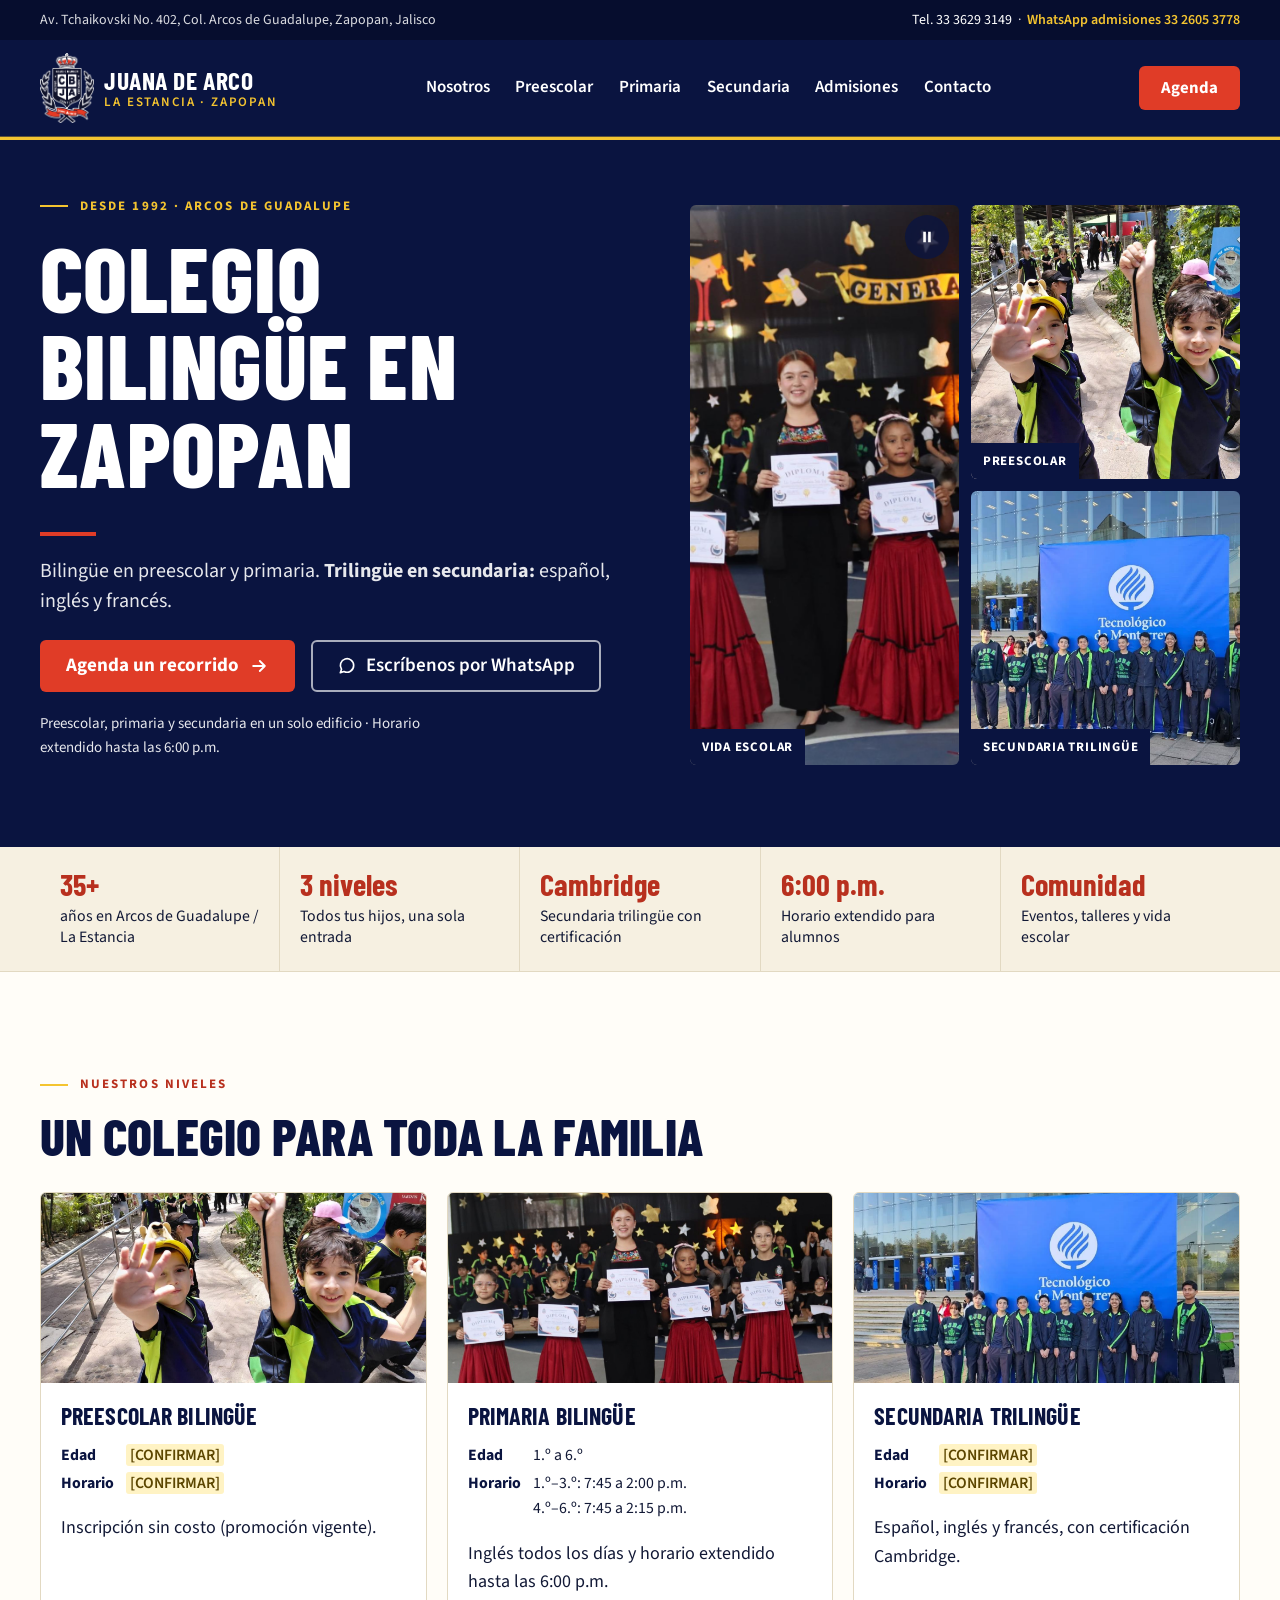
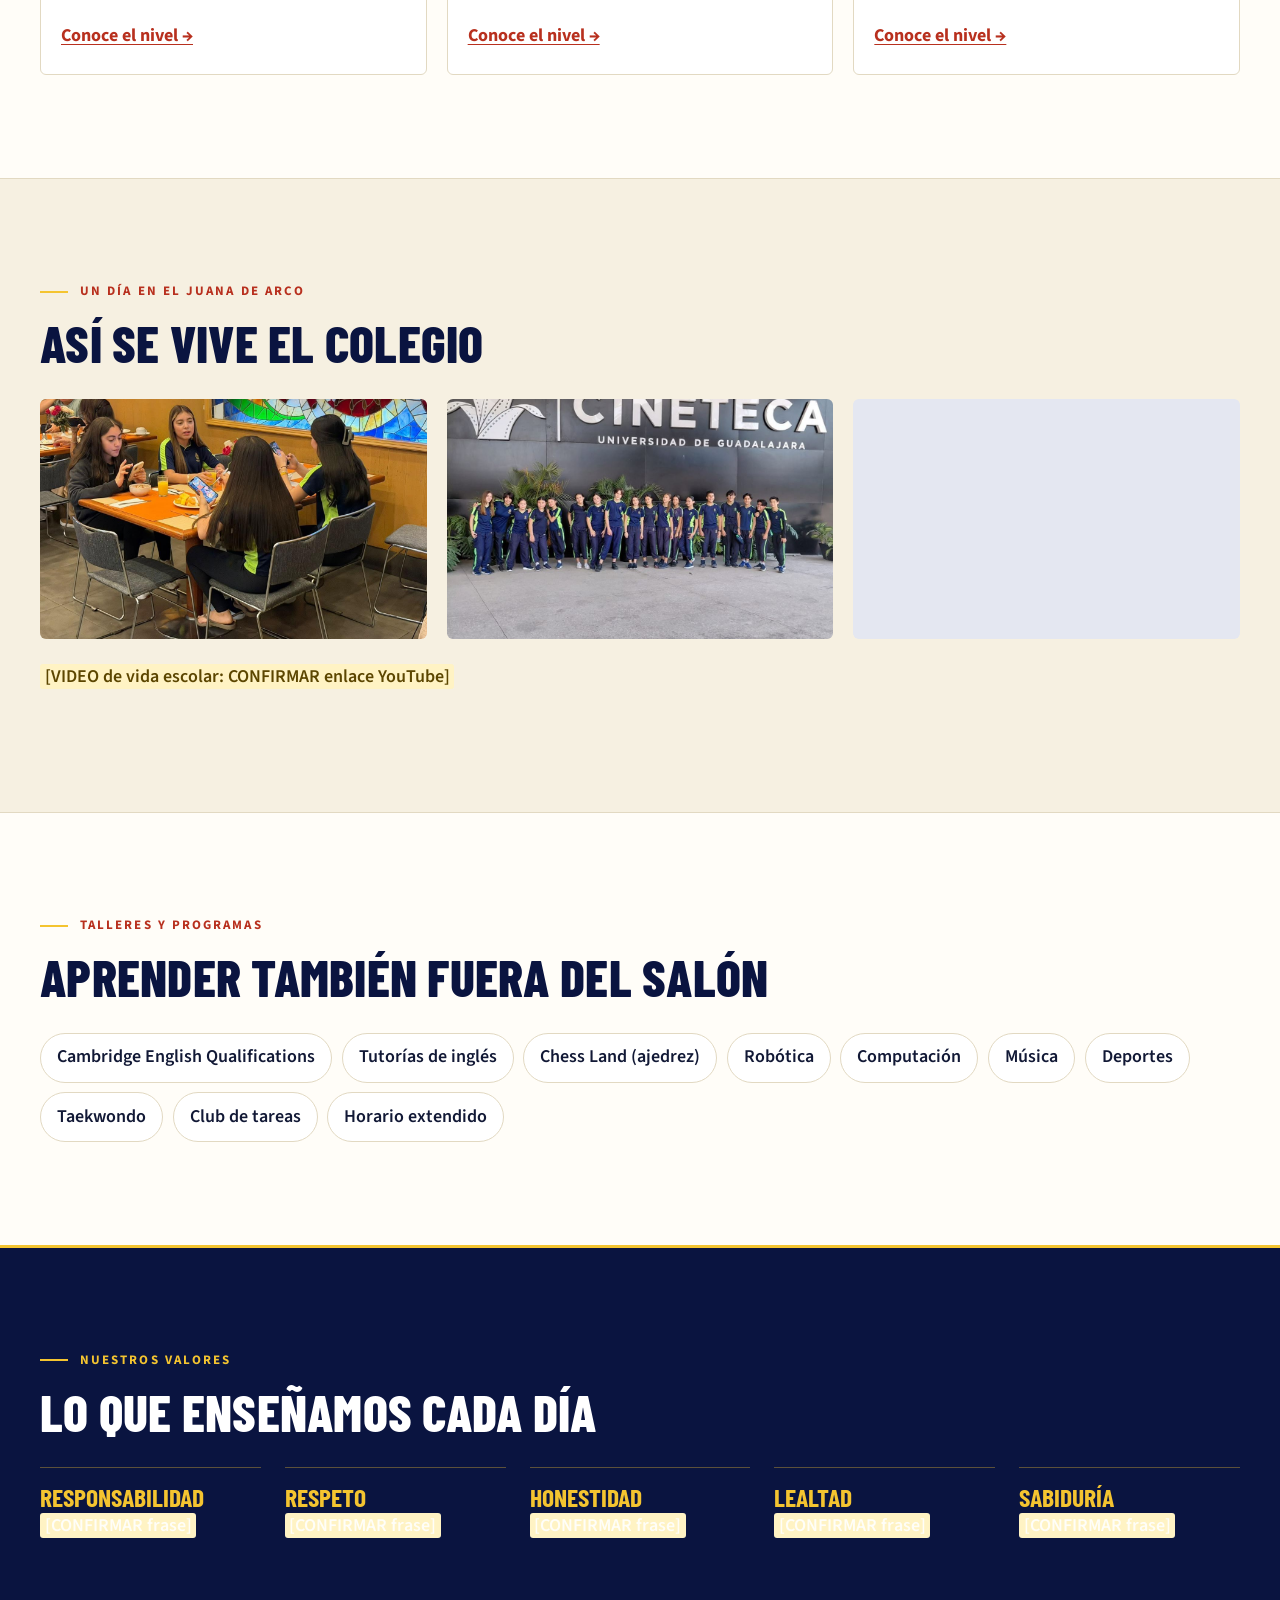
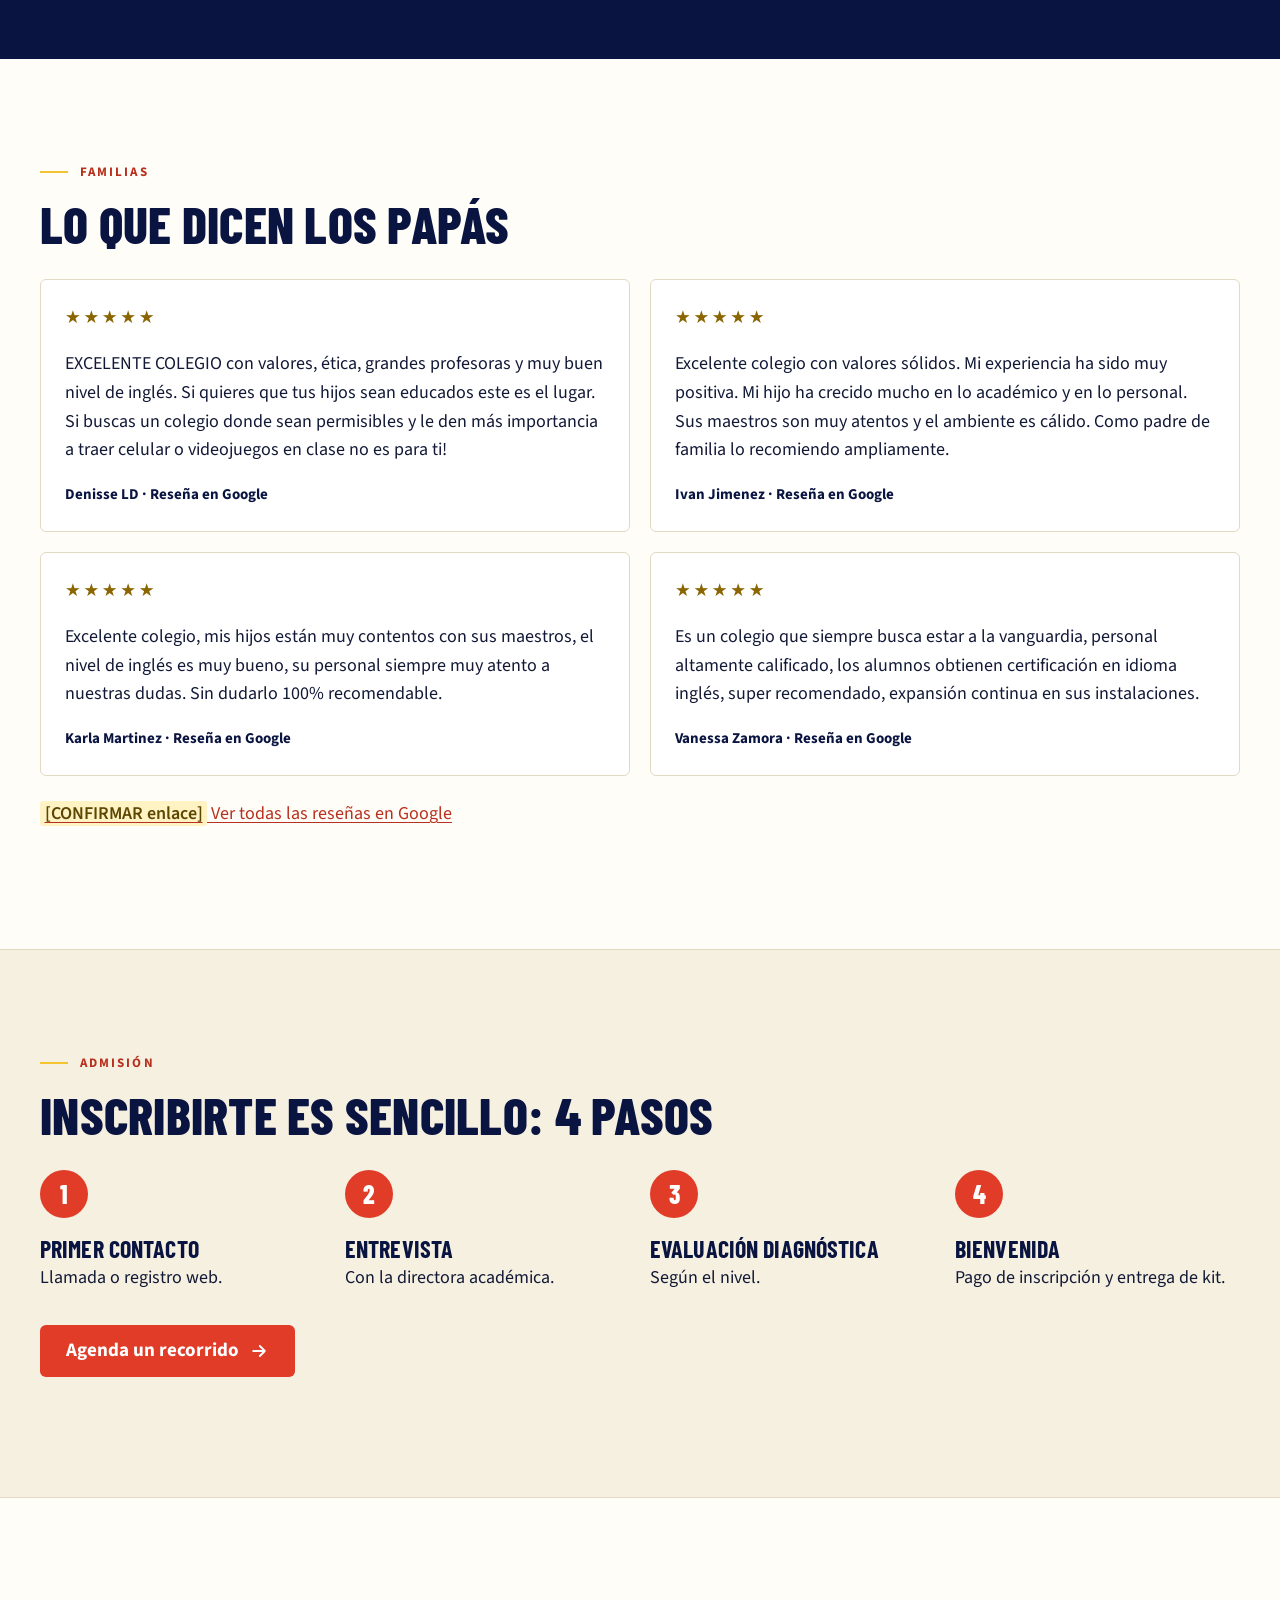
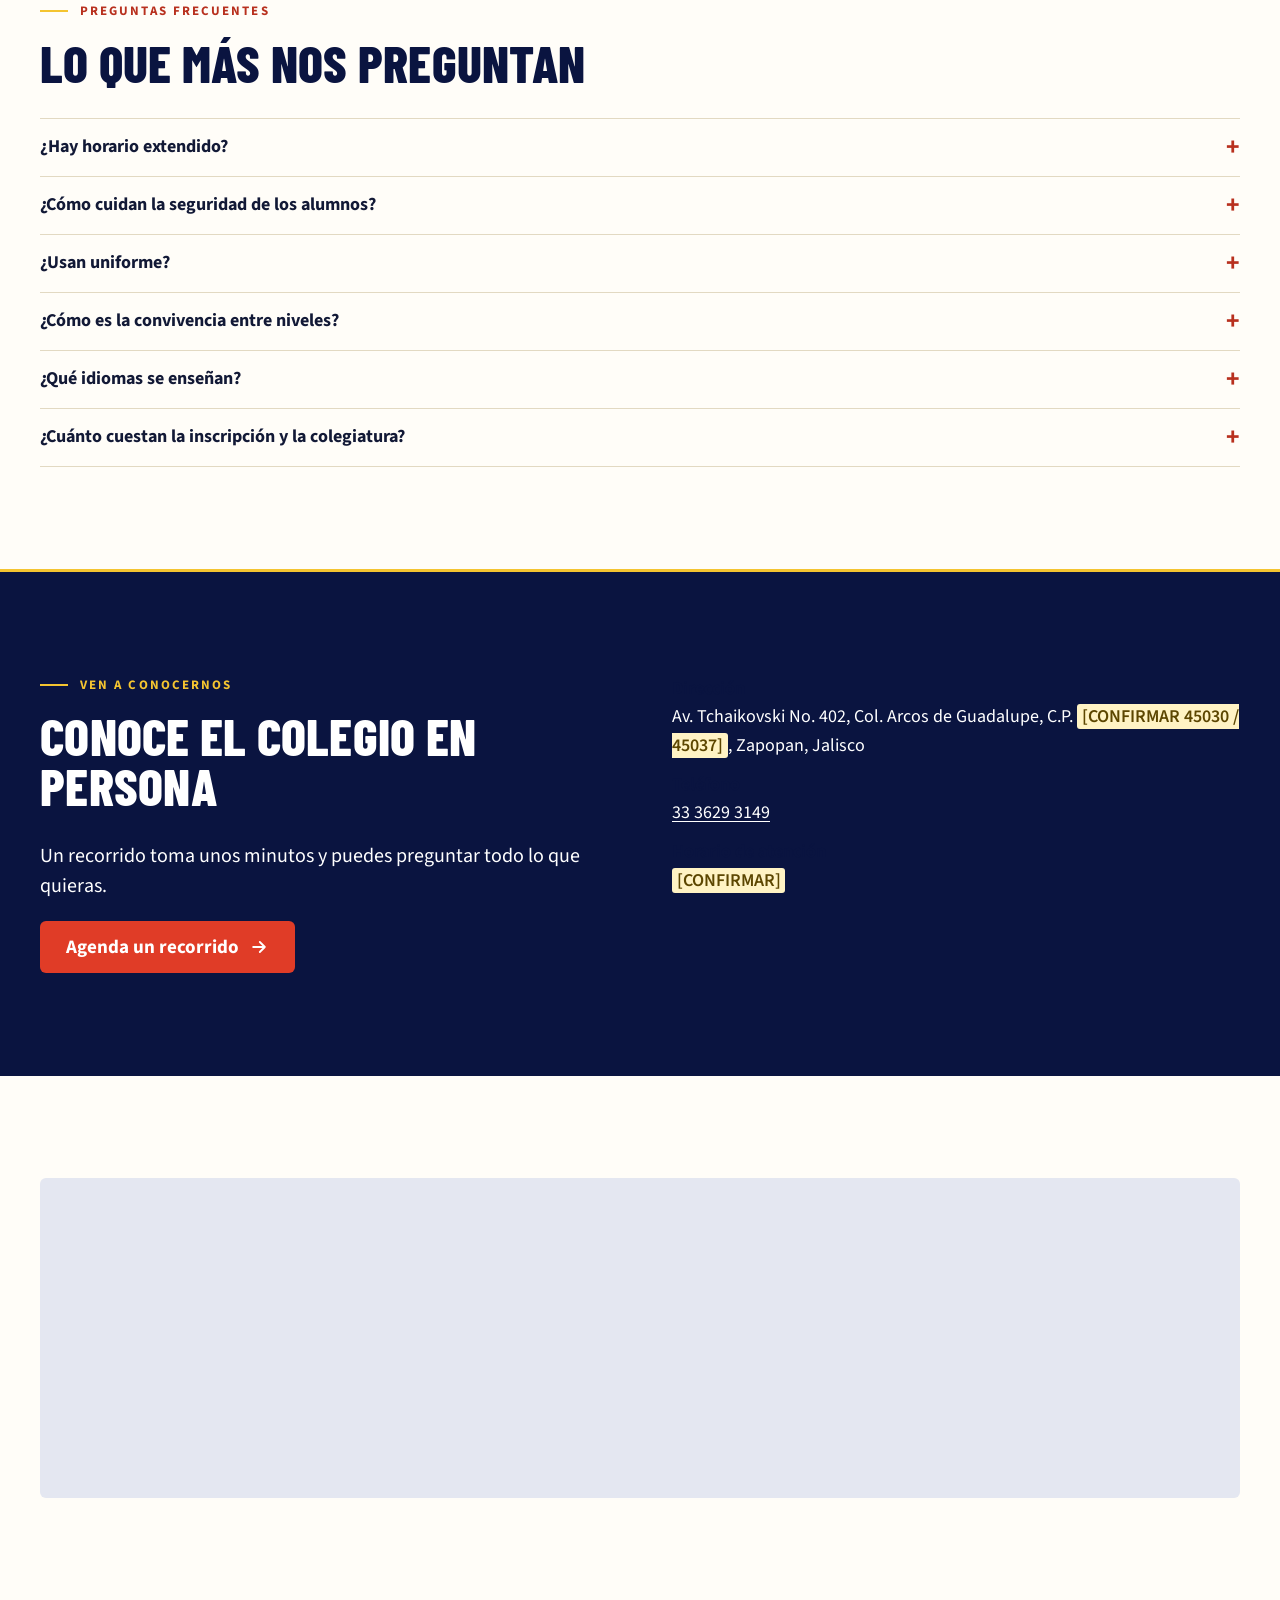
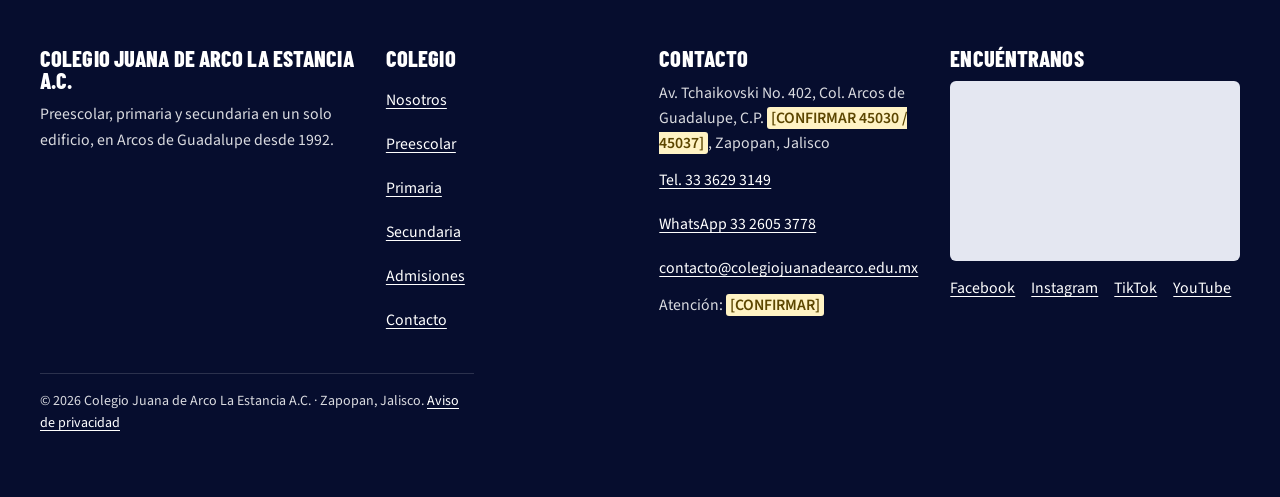
==== index.html @ b74d7f1c "Sitio web inicial: estructura HTML/CSS/JS, paginas, aviso de privacidad y fotos optimizadas Co-Autho" ====
<!doctype html>
<html lang="es-MX">
<head>
<meta charset="utf-8">
<meta name="viewport" content="width=device-width, initial-scale=1">
<title>Colegio bilingüe en Zapopan | Colegio Juana de Arco La Estancia</title>
<meta name="description" content="Colegio bilingüe en Zapopan: preescolar y primaria bilingües, secundaria trilingüe (español, inglés y francés). Más de 35 años en Arcos de Guadalupe. Agenda un recorrido.">
<link rel="canonical" href="https://colegiojuanadearco.edu.mx/">
<meta name="theme-color" content="#0A1440">
<meta property="og:type" content="website"><meta property="og:locale" content="es_MX">
<meta property="og:title" content="Colegio bilingüe en Zapopan | Colegio Juana de Arco La Estancia"><meta property="og:description" content="Colegio bilingüe en Zapopan: preescolar y primaria bilingües, secundaria trilingüe (español, inglés y francés). Más de 35 años en Arcos de Guadalupe. Agenda un recorrido.">
<meta property="og:url" content="https://colegiojuanadearco.edu.mx/"><meta property="og:image" content="https://colegiojuanadearco.edu.mx/assets/img/og.jpg">
<link rel="icon" href="/assets/img/logo/escudo.png"><link rel="apple-touch-icon" href="/assets/img/logo/apple-touch-icon.png">
<link rel="preconnect" href="https://fonts.googleapis.com"><link rel="preconnect" href="https://fonts.gstatic.com" crossorigin>
<link href="https://fonts.googleapis.com/css2?family=Barlow+Condensed:wght@600;700;800&family=Source+Sans+3:wght@400;600;700&display=swap" rel="stylesheet">
<link rel="stylesheet" href="/assets/css/tokens.css">
<link rel="stylesheet" href="/assets/css/base.css">
<link rel="stylesheet" href="/assets/css/components.css">
<script type="application/ld+json">{"@context":"https://schema.org","@type":"School","name":"Colegio Juana de Arco La Estancia A.C.","url":"https://colegiojuanadearco.edu.mx/","telephone":"+523336293149","email":"contacto@colegiojuanadearco.edu.mx","address":{"@type":"PostalAddress","streetAddress":"Av. Tchaikovski No. 402","addressLocality":"Zapopan","addressRegion":"Jalisco","addressCountry":"MX"},"foundingDate":"1992"}</script>
</head>
<body>
<a class="skip" href="#contenido">Saltar al contenido</a>
<div class="topbar"><div class="container"><span>Av. Tchaikovski No. 402, Col. Arcos de Guadalupe, Zapopan, Jalisco</span><span><a href="tel:+523336293149" style="color:#fff;font-weight:400">Tel. 33 3629 3149</a> &nbsp;·&nbsp; <a href="https://wa.me/523326053778">WhatsApp admisiones 33 2605 3778</a></span></div></div>
<header class="site-header"><div class="container">
<a class="brand" href="/"><img src="/assets/img/logo/escudo.png" alt="Escudo del Colegio Juana de Arco" width="54" height="70"><span><b>Juana de Arco</b><small>La Estancia · Zapopan</small></span></a>
<nav id="nav" class="nav" aria-label="Principal"><a href="/nosotros">Nosotros</a><a href="/preescolar">Preescolar</a><a href="/primaria">Primaria</a><a href="/secundaria">Secundaria</a><a href="/admisiones">Admisiones</a><a href="/contacto">Contacto</a></nav>
<div class="header-actions"><a class="btn btn--primary" href="/admisiones#agenda">Agenda<span class="sr-only"> un recorrido</span></a>
<button class="menu-btn" type="button" aria-label="Abrir menú" aria-expanded="false" aria-controls="nav"><svg width="22" height="22" viewBox="0 0 24 24" fill="none" stroke="currentColor" stroke-width="2" stroke-linecap="round" aria-hidden="true"><path d="M4 7h16M4 12h16M4 17h16"/></svg></button></div>
</div></header>
<main id="contenido">

<section class="hero"><div class="container hero__grid">
<div><p class="eyebrow">Desde 1992 · Arcos de Guadalupe</p>
<h1>Colegio bilingüe en Zapopan</h1><span class="rule"></span>
<p class="lead">Bilingüe en preescolar y primaria. <strong>Trilingüe en secundaria:</strong> español, inglés y francés.</p>
<div class="hero__actions"><a class="btn btn--primary" href="/admisiones#agenda">Agenda un recorrido <svg viewBox="0 0 24 24" fill="none" stroke="currentColor" stroke-width="2.2" stroke-linecap="round" stroke-linejoin="round" aria-hidden="true"><path d="M5 12h14M13 6l6 6-6 6"/></svg></a><a class="btn btn--ghost" href="https://wa.me/523326053778"><svg viewBox="0 0 24 24" fill="none" stroke="currentColor" stroke-width="2" stroke-linecap="round" stroke-linejoin="round" aria-hidden="true"><path d="M20 11.5a8 8 0 0 1-11.6 7.1L4 20l1.4-4.2A8 8 0 1 1 20 11.5z"/></svg>Escríbenos por WhatsApp</a></div>
<p class="hero__note">Preescolar, primaria y secundaria en un solo edificio · Horario extendido hasta las 6:00 p.m.</p></div>
<div class="hero__fotos" aria-label="Nuestros tres niveles">
<figure class="foto hero__video"><video id="hero-video" autoplay muted loop playsinline preload="metadata" poster="/assets/img/fotos/primaria.jpg" aria-label="Video de la vida escolar en el Colegio Juana de Arco"><source src="/assets/video/hero.mp4" type="video/mp4"></video><button class="video-toggle" type="button" aria-label="Pausar video" aria-pressed="false"><svg width="18" height="18" viewBox="0 0 24 24" fill="currentColor" aria-hidden="true"><path d="M7 5h3.5v14H7zM13.5 5H17v14h-3.5z"/></svg></button><figcaption>Vida escolar</figcaption></figure>
<figure class="foto"><img src="/assets/img/fotos/preescolar.jpg" alt="Alumnos de preescolar saludan durante una visita" loading="lazy" decoding="async"  onerror="this.style.display='none'"><figcaption>Preescolar</figcaption></figure>
<figure class="foto"><img src="/assets/img/fotos/secundaria.jpg" alt="Alumnos de secundaria en una visita académica" loading="lazy" decoding="async"  onerror="this.style.display='none'"><figcaption>Secundaria trilingüe</figcaption></figure>
</div></div></section>

<section class="proof" aria-label="Por qué elegirnos"><div class="container"><ul>
<li><strong>35+</strong><span>años en Arcos de Guadalupe / La Estancia</span></li>
<li><strong>3 niveles</strong><span>Todos tus hijos, una sola entrada</span></li>
<li><strong>Cambridge</strong><span>Secundaria trilingüe con certificación</span></li>
<li><strong>6:00 p.m.</strong><span>Horario extendido para alumnos</span></li>
<li><strong>Comunidad</strong><span>Eventos, talleres y vida escolar</span></li>
</ul></div></section>

<section class="section"><div class="container"><p class="eyebrow">Nuestros niveles</p><h2>Un colegio para toda la familia</h2>
<div class="grid grid--3">
<article class="card reveal"><figure class="foto"><img src="/assets/img/fotos/preescolar.jpg" alt="Alumnos de preescolar" loading="lazy" decoding="async"  onerror="this.style.display='none'"></figure><div class="card__body"><h3>Preescolar bilingüe</h3>
<dl><dt>Edad</dt><dd><span class='pendiente'>[CONFIRMAR]</span></dd><dt>Horario</dt><dd><span class='pendiente'>[CONFIRMAR]</span></dd></dl><p>Inscripción sin costo (promoción vigente).</p><a class="card__link" href="/preescolar">Conoce el nivel →</a></div></article>
<article class="card reveal"><figure class="foto"><img src="/assets/img/fotos/primaria.jpg" alt="Alumnas de primaria" loading="lazy" decoding="async"  onerror="this.style.display='none'"></figure><div class="card__body"><h3>Primaria bilingüe</h3>
<dl><dt>Edad</dt><dd>1.º a 6.º</dd><dt>Horario</dt><dd>1.º–3.º: 7:45 a 2:00 p.m.<br>4.º–6.º: 7:45 a 2:15 p.m.</dd></dl><p>Inglés todos los días y horario extendido hasta las 6:00 p.m.</p><a class="card__link" href="/primaria">Conoce el nivel →</a></div></article>
<article class="card reveal"><figure class="foto"><img src="/assets/img/fotos/secundaria.jpg" alt="Alumnos de secundaria" loading="lazy" decoding="async"  onerror="this.style.display='none'"></figure><div class="card__body"><h3>Secundaria trilingüe</h3>
<dl><dt>Edad</dt><dd><span class='pendiente'>[CONFIRMAR]</span></dd><dt>Horario</dt><dd><span class='pendiente'>[CONFIRMAR]</span></dd></dl><p>Español, inglés y francés, con certificación Cambridge.</p><a class="card__link" href="/secundaria">Conoce el nivel →</a></div></article>
</div></div></section>

<section class="section section--cream"><div class="container"><p class="eyebrow">Un día en el Juana de Arco</p><h2>Así se vive el colegio</h2>
<div class="grid grid--3">
<figure class="foto reveal" style="height:240px"><img src="/assets/img/fotos/vida-1.jpg" alt="Vida escolar en el colegio" loading="lazy" decoding="async"  onerror="this.style.display='none'"></figure>
<figure class="foto reveal" style="height:240px"><img src="/assets/img/fotos/vida-2.jpg" alt="Actividad con alumnos" loading="lazy" decoding="async"  onerror="this.style.display='none'"></figure>
<figure class="foto reveal" style="height:240px"><img src="/assets/img/fotos/vida-3.jpg" alt="Evento escolar" loading="lazy" decoding="async"  onerror="this.style.display='none'"></figure></div>
<p style="margin-top:1.5rem"><span class="pendiente">[VIDEO de vida escolar: CONFIRMAR enlace YouTube]</span></p></div></section>

<section class="section"><div class="container"><p class="eyebrow">Talleres y programas</p><h2>Aprender también fuera del salón</h2>
<ul class="chips reveal"><li>Cambridge English Qualifications</li><li>Tutorías de inglés</li><li>Chess Land (ajedrez)</li><li>Robótica</li><li>Computación</li><li>Música</li><li>Deportes</li><li>Taekwondo</li><li>Club de tareas</li><li>Horario extendido</li></ul></div></section>

<section class="section section--navy"><div class="container"><p class="eyebrow">Nuestros valores</p><h2>Lo que enseñamos cada día</h2>
<ul class="values reveal">
<li><b>Responsabilidad</b><span><span class="pendiente">[CONFIRMAR frase]</span></span></li>
<li><b>Respeto</b><span><span class="pendiente">[CONFIRMAR frase]</span></span></li>
<li><b>Honestidad</b><span><span class="pendiente">[CONFIRMAR frase]</span></span></li>
<li><b>Lealtad</b><span><span class="pendiente">[CONFIRMAR frase]</span></span></li>
<li><b>Sabiduría</b><span><span class="pendiente">[CONFIRMAR frase]</span></span></li></ul></div></section>

<section class="section"><div class="container"><p class="eyebrow">Familias</p><h2>Lo que dicen los papás</h2>
<div class="grid grid--2">
<blockquote class="quote reveal" style="--d:0.0s"><p class="stars" role="img" aria-label="5 de 5 estrellas">★★★★★</p><p>EXCELENTE COLEGIO con valores, ética, grandes profesoras y muy buen nivel de inglés. Si quieres que tus hijos sean educados este es el lugar. Si buscas un colegio donde sean permisibles y le den más importancia a traer celular o videojuegos en clase no es para ti!</p><footer>Denisse LD · Reseña en Google</footer></blockquote><blockquote class="quote reveal" style="--d:0.08s"><p class="stars" role="img" aria-label="5 de 5 estrellas">★★★★★</p><p>Excelente colegio con valores sólidos. Mi experiencia ha sido muy positiva. Mi hijo ha crecido mucho en lo académico y en lo personal. Sus maestros son muy atentos y el ambiente es cálido. Como padre de familia lo recomiendo ampliamente.</p><footer>Ivan Jimenez · Reseña en Google</footer></blockquote><blockquote class="quote reveal" style="--d:0.16s"><p class="stars" role="img" aria-label="5 de 5 estrellas">★★★★★</p><p>Excelente colegio, mis hijos están muy contentos con sus maestros, el nivel de inglés es muy bueno, su personal siempre muy atento a nuestras dudas. Sin dudarlo 100% recomendable.</p><footer>Karla Martinez · Reseña en Google</footer></blockquote><blockquote class="quote reveal" style="--d:0.24s"><p class="stars" role="img" aria-label="5 de 5 estrellas">★★★★★</p><p>Es un colegio que siempre busca estar a la vanguardia, personal altamente calificado, los alumnos obtienen certificación en idioma inglés, super recomendado, expansión continua en sus instalaciones.</p><footer>Vanessa Zamora · Reseña en Google</footer></blockquote>
</div><p style="margin-top:1.5rem"><a href="#" rel="noopener"><span class="pendiente">[CONFIRMAR enlace]</span> Ver todas las reseñas en Google</a></p></div></div></section>

<section class="section section--cream"><div class="container"><p class="eyebrow">Admisión</p><h2>Inscribirte es sencillo: 4 pasos</h2>
<ol class="steps reveal">
<li><div><h3>Primer contacto</h3><p>Llamada o registro web.</p></div></li>
<li><div><h3>Entrevista</h3><p>Con la directora académica.</p></div></li>
<li><div><h3>Evaluación diagnóstica</h3><p>Según el nivel.</p></div></li>
<li><div><h3>Bienvenida</h3><p>Pago de inscripción y entrega de kit.</p></div></li></ol>
<p style="margin-top:2rem"><a class="btn btn--primary" href="/admisiones#agenda">Agenda un recorrido <svg viewBox="0 0 24 24" fill="none" stroke="currentColor" stroke-width="2.2" stroke-linecap="round" stroke-linejoin="round" aria-hidden="true"><path d="M5 12h14M13 6l6 6-6 6"/></svg></a></p></div></section>

<section class="section"><div class="container"><p class="eyebrow">Preguntas frecuentes</p><h2>Lo que más nos preguntan</h2><div class="faq"><details class="reveal"><summary>¿Hay horario extendido?</summary><div><p>Sí, los alumnos pueden quedarse hasta las 6:00 p.m. con club de tareas y actividades. Costo: <span class="pendiente">[CONFIRMAR]</span>.</p></div></details><details class="reveal"><summary>¿Cómo cuidan la seguridad de los alumnos?</summary><div><p>Los tres niveles comparten un solo edificio con una sola entrada. Protocolos de entrada y salida: <span class="pendiente">[CONFIRMAR]</span>.</p></div></details><details class="reveal"><summary>¿Usan uniforme?</summary><div><p>Sí. Modelos, tallas y puntos de compra: <span class="pendiente">[CONFIRMAR]</span>.</p></div></details><details class="reveal"><summary>¿Cómo es la convivencia entre niveles?</summary><div><p>Los alumnos conviven en eventos, talleres y vida escolar dentro de una comunidad real y activa. Detalle: <span class="pendiente">[CONFIRMAR]</span>.</p></div></details><details class="reveal"><summary>¿Qué idiomas se enseñan?</summary><div><p>Preescolar y primaria son bilingües (español e inglés). Secundaria es trilingüe: español, inglés y francés, con certificación Cambridge.</p></div></details><details class="reveal"><summary>¿Cuánto cuestan la inscripción y la colegiatura?</summary><div><p>Preescolar tiene inscripción sin costo (promoción vigente). Colegiaturas y vigencia: <span class="pendiente">[CONFIRMAR]</span>. Escríbenos por WhatsApp y te compartimos la información.</p></div></details></div></div></section>

<section class="section section--navy"><div class="container split"><div><p class="eyebrow">Ven a conocernos</p><h2>Conoce el colegio en persona</h2><p class="lead">Un recorrido toma unos minutos y puedes preguntar todo lo que quieras.</p>
<a class="btn btn--primary" href="/admisiones#agenda">Agenda un recorrido <svg viewBox="0 0 24 24" fill="none" stroke="currentColor" stroke-width="2.2" stroke-linecap="round" stroke-linejoin="round" aria-hidden="true"><path d="M5 12h14M13 6l6 6-6 6"/></svg></a></div>
<div><ul class="contact-list"><li><b>Dirección</b>Av. Tchaikovski No. 402, Col. Arcos de Guadalupe, C.P. <span class="pendiente">[CONFIRMAR 45030 / 45037]</span>, Zapopan, Jalisco</li><li><b>Teléfono</b><a href="tel:+523336293149">33 3629 3149</a></li><li><b>Horario de atención</b><span class="pendiente">[CONFIRMAR]</span></li></ul></div></div></section>
<section class="section"><div class="container"><iframe class="map" title="Mapa del Colegio Juana de Arco en Zapopan" src="https://www.google.com/maps?q=Av.+Tchaikovski+402,+Arcos+de+Guadalupe,+Zapopan,+Jalisco&output=embed" loading="lazy" referrerpolicy="no-referrer-when-downgrade"></iframe></div></section>

</main>
<footer class="site-footer"><div class="container">
<div class="footer__grid">
<div><h2>Colegio Juana de Arco La Estancia A.C.</h2><p>Preescolar, primaria y secundaria en un solo edificio, en Arcos de Guadalupe desde 1992.</p></div>
<div><h2>Colegio</h2><ul class="footer__links"><li><a href="/nosotros">Nosotros</a></li><li><a href="/preescolar">Preescolar</a></li><li><a href="/primaria">Primaria</a></li><li><a href="/secundaria">Secundaria</a></li><li><a href="/admisiones">Admisiones</a></li><li><a href="/contacto">Contacto</a></li></ul></div>
<div><h2>Contacto</h2><ul class="footer__links"><li>Av. Tchaikovski No. 402, Col. Arcos de Guadalupe, C.P. <span class="pendiente">[CONFIRMAR 45030 / 45037]</span>, Zapopan, Jalisco</li><li><a href="tel:+523336293149">Tel. 33 3629 3149</a></li><li><a href="https://wa.me/523326053778">WhatsApp 33 2605 3778</a></li><li><a href="mailto:contacto@colegiojuanadearco.edu.mx">contacto@colegiojuanadearco.edu.mx</a></li><li>Atención: <span class="pendiente">[CONFIRMAR]</span></li></ul></div>
<div><h2>Encuéntranos</h2><iframe class="map" title="Mapa del Colegio Juana de Arco" src="https://www.google.com/maps?q=Av.+Tchaikovski+402,+Arcos+de+Guadalupe,+Zapopan,+Jalisco&output=embed" loading="lazy" referrerpolicy="no-referrer-when-downgrade" style="height:180px"></iframe>
<ul class="footer__links" style="grid-auto-flow:column;justify-content:start;gap:1rem;margin-top:.5rem"><li><a href="#" rel="noopener">Facebook</a></li><li><a href="#" rel="noopener">Instagram</a></li><li><a href="#" rel="noopener">TikTok</a></li><li><a href="#" rel="noopener">YouTube</a></li></ul></div>
</div>
<p class="footer__legal">© <span id="y">2026</span> Colegio Juana de Arco La Estancia A.C. · Zapopan, Jalisco. <a href="/aviso-privacidad">Aviso de privacidad</a></p>
</div></footer>
<a class="wa-float" href="https://wa.me/523326053778" aria-label="Escríbenos por WhatsApp"><svg viewBox="0 0 24 24" fill="none" stroke="currentColor" stroke-width="2" stroke-linecap="round" stroke-linejoin="round" aria-hidden="true"><path d="M20 11.5a8 8 0 0 1-11.6 7.1L4 20l1.4-4.2A8 8 0 1 1 20 11.5z"/></svg></a>
<script src="/assets/js/main.js" defer></script>
</body>
</html>
---- assets/css/tokens.css ----
/* Tokens de marca — Colegio Juana de Arco La Estancia */
:root {
  /* Color */
  --navy-900: #060d2e;
  --navy: #0a1440;           /* base */
  --navy-700: #16225e;
  --navy-100: #e4e7f1;
  --red: #e03c27;            /* botones y acentos (solo texto grande/negrita en blanco) */
  --red-dark: #b8301e;       /* texto rojo sobre blanco, hover */
  --gold: #f4c430;
  --gold-dark: #8a6500;      /* dorado legible sobre papel */           /* solo detalles puntuales */
  --paper: #fffdf8;           /* papel cálido (editorial) */
  --cream: #f6f0e1;          /* fondo de secciones alternas */
  --ink: #121936;            /* texto */
  --ink-soft: #4a5170;       /* texto secundario (contraste AA sobre blanco) */
  --line: #e2d9c2;
  --wa: #1a7f45;             /* WhatsApp, contraste AA con blanco */

  /* Tipografía */
  --font-display: "Barlow Condensed", "Arial Narrow", sans-serif;
  --font-body: "Source Sans 3", system-ui, -apple-system, "Segoe UI", sans-serif;

  /* Escala */
  --fs-body: 1.0625rem;
  --fs-lead: 1.25rem;
  --fs-h1: clamp(2.9rem, 9vw + 0.5rem, 5.75rem);
  --fs-h2: clamp(2rem, 4.5vw + 0.5rem, 3.25rem);
  --fs-h3: 1.5rem;

  /* Espacio y forma */
  --gutter: 1.25rem;
  --section: clamp(3.5rem, 8vw, 6.5rem);
  --maxw: 1200px;
  --radius: 6px;
  --shadow: 0 6px 20px rgba(10, 20, 64, 0.12);
  --tap: 2.75rem;            /* 44 px mínimo */

  /* Movimiento */
  --ease: cubic-bezier(0.22, 0.61, 0.36, 1);
  --dur: 0.5s;
}
---- assets/css/base.css ----
/* Reset y base */
*, *::before, *::after { box-sizing: border-box; }
html { -webkit-text-size-adjust: 100%; scroll-behavior: smooth; scroll-padding-top: 5rem; }
body {
  margin: 0; background: var(--paper); color: var(--ink);
  font: 400 var(--fs-body)/1.6 var(--font-body); text-align: left;
}
img, svg, iframe { display: block; max-width: 100%; }
img { height: auto; background: var(--navy-100); }
h1, h2, h3 { font-family: var(--font-display); text-transform: uppercase; line-height: 0.95; margin: 0 0 0.6em; color: var(--navy); letter-spacing: 0.005em; }
h1 { font-size: var(--fs-h1); font-weight: 800; }
h2 { font-size: var(--fs-h2); font-weight: 800; }
h3 { font-size: var(--fs-h3); font-weight: 700; line-height: 1.05; }
p { margin: 0 0 1em; max-width: 62ch; }
a { color: var(--red-dark); text-underline-offset: 3px; }
a:hover { color: var(--navy); }
:focus-visible { outline: 3px solid var(--gold); outline-offset: 3px; }
ul { padding-left: 1.2em; margin: 0 0 1em; }

.container { width: min(100% - 2 * var(--gutter), var(--maxw)); margin-inline: auto; }
.section { padding-block: var(--section); }
.section--cream { background: var(--cream); }
.section--navy { background: var(--navy); color: #fff; }
.section--navy h2, .section--navy h3 { color: #fff; }
.section--navy a { color: #fff; }
.eyebrow {
  display: flex; align-items: center; gap: 0.75rem; margin: 0 0 1rem;
  font-size: 0.8125rem; font-weight: 700; letter-spacing: 0.16em; text-transform: uppercase; color: var(--red-dark);
}
.eyebrow::before { content: ""; width: 28px; height: 2px; background: var(--gold); }
.section--navy .eyebrow, .hero .eyebrow { color: var(--gold); }
.rule { display: block; width: 56px; height: 4px; background: var(--red); margin: 0 0 1.25rem; }
.lead { font-size: var(--fs-lead); line-height: 1.5; }
.pendiente { background: #fff3c4; color: #5c4600; padding: 0 0.25em; border-radius: 3px; font-weight: 600; }
.skip { position: absolute; left: -999px; top: 0; background: var(--gold); color: var(--navy); padding: 0.75rem 1rem; z-index: 100; font-weight: 700; }
.skip:focus { left: 0; }
.sr-only { position: absolute; width: 1px; height: 1px; overflow: hidden; clip: rect(0 0 0 0); white-space: nowrap; }

/* Animación sutil de entrada (JS añade .is-in; sin JS todo es visible) */
.js .reveal { opacity: 0; transform: translateY(14px); transition: opacity var(--dur) var(--ease), transform var(--dur) var(--ease); transition-delay: var(--d, 0s); }
.js .reveal.is-in { opacity: 1; transform: none; }

@media (prefers-reduced-motion: reduce) {
  html { scroll-behavior: auto; }
  *, *::before, *::after { animation: none !important; transition: none !important; }
  .js .reveal { opacity: 1; transform: none; }
}

/* Editorial: filetes dorados y numeración sutil */
.section--navy, .hero { border-top: 3px solid var(--gold); }
.section--cream { border-block: 1px solid var(--line); }
h2 + .rule { margin-top: -0.2rem; }
.prose { max-width: 760px; }
.prose h2 { font-size: 1.9rem; margin-top: 2rem; padding-top: 1rem; border-top: 1px solid var(--line); }
.prose p { max-width: none; }
---- assets/css/components.css ----
/* Botones */
.btn {
  display: inline-flex; align-items: center; justify-content: center; gap: 0.6rem;
  min-height: 3.25rem; padding: 0 1.5rem; border-radius: var(--radius); border: 2px solid transparent;
  font: 700 1.1875rem/1 var(--font-body); text-decoration: none; cursor: pointer;
  transition: transform 0.2s var(--ease), background-color 0.2s, box-shadow 0.2s;
}
.btn svg { width: 1.25rem; height: 1.25rem; transition: transform 0.2s var(--ease); }
.btn--primary { background: var(--red); color: #fff; }
.btn--primary:hover { background: var(--red-dark); color: #fff; transform: translateY(-2px); box-shadow: var(--shadow); }
.btn--primary:hover svg { transform: translateX(3px); }
.btn--ghost { color: #fff; border-color: rgba(255, 255, 255, 0.65); font-weight: 600; }
.btn--ghost:hover { background: rgba(255, 255, 255, 0.12); color: #fff; }
.btn--outline { color: var(--navy); border-color: var(--navy); }
.btn--outline:hover { background: var(--navy); color: #fff; }
.btn--wa { background: var(--wa); color: #fff; }
.btn--wa:hover { background: #14653a; color: #fff; }
.btn--block { width: 100%; }

/* Encabezado */
.topbar { background: var(--navy-900); color: rgba(255,255,255,.85); font-size: 0.875rem; display: none; }
.topbar .container { display: flex; justify-content: space-between; gap: 1rem; min-height: 40px; align-items: center; }
.topbar a { color: var(--gold); text-decoration: none; font-weight: 600; }
.site-header { position: sticky; top: 0; z-index: 50; background: var(--navy); color: #fff; border-bottom: 1px solid rgba(244,196,48,.35); }
.site-header .container { display: flex; align-items: center; justify-content: space-between; gap: 0.5rem; min-height: 72px; }
.brand { display: flex; align-items: center; gap: 0.65rem; color: #fff; text-decoration: none; line-height: 1; }
.brand:hover { color: #fff; }
.brand img { width: 40px; height: 52px; object-fit: contain; background: none; }
.brand b { display: block; font: 700 1.2rem/1 var(--font-display); letter-spacing: .02em; text-transform: uppercase; }
.brand small { display: block; margin-top: 4px; font-size: .75rem; font-weight: 600; letter-spacing: .08em; text-transform: uppercase; color: var(--gold); }
.header-actions { display: flex; align-items: center; gap: 0.4rem; }
.header-actions .btn { min-height: var(--tap); font-size: 0.95rem; padding: 0 0.9rem; }
.menu-btn { width: var(--tap); height: var(--tap); display: grid; place-items: center; background: none; color: #fff; border: 1px solid rgba(255,255,255,.35); border-radius: var(--radius); cursor: pointer; }
.nav { display: none; position: absolute; left: 0; right: 0; top: 100%; background: var(--navy); border-top: 1px solid rgba(244,196,48,.35); padding: .5rem var(--gutter) 1.25rem; }
.nav.is-open { display: block; animation: drop .25s var(--ease); }
.nav a { display: flex; align-items: center; min-height: var(--tap); color: #fff; text-decoration: none; font-weight: 600; font-size: 1.125rem; border-bottom: 1px solid rgba(255,255,255,.12); }
.nav a:hover, .nav a[aria-current="page"] { color: var(--gold); }
@keyframes drop { from { opacity: 0; transform: translateY(-6px); } to { opacity: 1; transform: none; } }

/* Hero */
.hero { background: var(--navy); color: #fff; padding-block: 2rem 3rem; }
.hero h1 { color: #fff; margin-bottom: 0.4em; }
.hero p { color: rgba(255,255,255,.9); }
.hero__grid { display: grid; gap: 2rem; }
.hero__actions { display: grid; gap: 0.75rem; margin-top: 1.5rem; }
.hero__note { font-size: .9375rem; color: rgba(255,255,255,.78); margin-top: 1.25rem; }
.hero__fotos { display: grid; grid-template-columns: 1fr 1fr; gap: 8px; }
.hero__fotos figure:first-child { grid-column: span 2; }
.foto { position: relative; margin: 0; overflow: hidden; border-radius: var(--radius); background: var(--navy-700); }
.foto img { width: 100%; height: 100%; object-fit: cover; transition: transform .6s var(--ease); }
.foto:hover img { transform: scale(1.04); }
.foto figcaption { position: absolute; left: 0; bottom: 0; background: var(--navy); color: #fff; padding: .5rem .75rem; font-size: .8125rem; font-weight: 700; letter-spacing: .06em; text-transform: uppercase; }
.hero__fotos .foto { height: 170px; }
.hero__fotos figure:first-child { height: 200px; }

/* Franja de pruebas */
.proof { background: var(--cream); border-bottom: 1px solid var(--line); }
.proof ul { list-style: none; margin: 0; padding: 0; display: grid; gap: 1px; background: var(--line); }
.proof li { background: var(--cream); padding: 1.1rem 0.25rem; display: flex; gap: .9rem; align-items: center; }
.proof strong { font: 700 1.9rem/1 var(--font-display); color: var(--red-dark); min-width: 4.5rem; }
.proof span { font-size: .9875rem; line-height: 1.35; }

/* Tarjetas */
.grid { display: grid; gap: 1.25rem; }
.card { background: #fff; border: 1px solid var(--line); border-radius: var(--radius); overflow: hidden; display: flex; flex-direction: column; transition: transform .25s var(--ease), box-shadow .25s var(--ease); }
.card:hover { transform: translateY(-4px); box-shadow: var(--shadow); }
.card .foto { border-radius: 0; height: 190px; }
.card__body { padding: 1.25rem 1.25rem 1.5rem; display: flex; flex-direction: column; gap: .4rem; flex: 1; }
.card__body h3 { margin-bottom: 0.2em; }
.card dl { margin: .25rem 0 .75rem; display: grid; grid-template-columns: auto 1fr; gap: .15rem .75rem; font-size: .9875rem; }
.card dt { font-weight: 700; color: var(--navy); }
.card dd { margin: 0; }
.card__link { margin-top: auto; font-weight: 700; }
.chip { display: inline-block; background: var(--navy-100); color: var(--navy); font-weight: 700; font-size: .875rem; padding: .35rem .7rem; border-radius: 999px; }

/* Listas de talleres / valores */
.chips { display: flex; flex-wrap: wrap; gap: .6rem; list-style: none; padding: 0; margin: 0; }
.chips li { background: #fff; border: 1px solid var(--line); border-radius: 999px; padding: .6rem 1rem; font-weight: 600; }
.values { list-style: none; padding: 0; margin: 0; display: grid; gap: 0; }
.values li { padding: 1rem 0; border-top: 1px solid rgba(244,196,48,.35); display: grid; gap: .15rem; }
.values b { font: 700 1.6rem/1 var(--font-display); text-transform: uppercase; color: var(--gold); }
.values span { color: rgba(255,255,255,.88); }

/* Testimonios */
.quote { margin: 0; background: #fff; border-top: 3px solid var(--gold); border: 1px solid var(--line); border-radius: var(--radius); padding: 1.5rem; }
.stars { color: var(--gold-dark); letter-spacing: .15em; font-size: 1.1rem; }

/* Pasos */
.steps { list-style: none; padding: 0; margin: 0; display: grid; gap: 1.25rem; counter-reset: s; }
.steps li { counter-increment: s; display: grid; grid-template-columns: 3rem 1fr; gap: .9rem; align-items: start; }
.steps li::before { content: counter(s); width: 3rem; height: 3rem; display: grid; place-items: center; background: var(--red); color: #fff; font: 800 1.6rem/1 var(--font-display); border-radius: 50%; }
.steps h3 { margin: .2rem 0 .2rem; }
.steps p { margin: 0; }

/* FAQ */
.faq details { border-top: 1px solid var(--line); }
.faq details:last-child { border-bottom: 1px solid var(--line); }
.faq summary { min-height: 3.25rem; display: flex; align-items: center; justify-content: space-between; gap: 1rem; cursor: pointer; font-weight: 700; font-size: 1.125rem; list-style: none; padding: .5rem 0; }
.faq summary::-webkit-details-marker { display: none; }
.faq summary::after { content: "+"; font-size: 1.6rem; color: var(--red-dark); transition: transform .25s var(--ease); }
.faq details[open] summary::after { transform: rotate(45deg); }
.faq details > div { padding: 0 0 1rem; }

/* Formularios */
.form { display: grid; gap: 1rem; background: #fff; border: 1px solid var(--line); border-radius: var(--radius); padding: 1.5rem; }
.field { display: grid; gap: .35rem; }
.field label { font-weight: 700; color: var(--navy); }
.field input, .field select, .field textarea { width: 100%; min-height: 3rem; padding: .6rem .8rem; font: inherit; color: var(--ink); background: #fff; border: 1.5px solid #8a91ad; border-radius: var(--radius); }
.field input:focus, .field select:focus { border-color: var(--navy); }
.form small { color: var(--ink-soft); }

/* Mapa + contacto */
.map { width: 100%; height: 320px; border: 0; border-radius: var(--radius); background: var(--navy-100); }
.contact-list { list-style: none; padding: 0; margin: 0 0 1.25rem; display: grid; gap: .6rem; }
.contact-list b { display: block; color: var(--navy); }

/* Footer */
.site-footer { background: var(--navy-900); color: rgba(255,255,255,.85); padding-block: 3rem 5.5rem; font-size: .9875rem; }
.site-footer h2 { font-size: 1.4rem; color: #fff; margin-bottom: .5em; }
.site-footer a { color: #fff; }
.site-footer a:hover { color: var(--gold); }
.footer__grid { display: grid; gap: 2rem; }
.footer__links { list-style: none; padding: 0; margin: 0; display: grid; gap: .25rem; }
.footer__links a { display: inline-flex; min-height: 2.5rem; align-items: center; }
.footer__legal { margin-top: 2rem; padding-top: 1rem; border-top: 1px solid rgba(255,255,255,.15); font-size: .875rem; }

/* WhatsApp flotante (solo celular; sin tapar CTA) */
.wa-float { position: fixed; right: 1rem; bottom: 1rem; z-index: 60; width: 3.5rem; height: 3.5rem; border-radius: 50%; background: var(--wa); color: #fff; display: grid; place-items: center; box-shadow: 0 6px 18px rgba(0,0,0,.35); transition: transform .2s var(--ease); }
.wa-float:hover { transform: scale(1.06); color: #fff; }
.wa-float svg { width: 1.7rem; height: 1.7rem; }

/* Escritorio */
@media (min-width: 900px) {
  :root { --gutter: 2rem; --fs-body: 1.125rem; }
  .topbar { display: block; }
  .site-header .container { min-height: 96px; }
  .brand img { width: 54px; height: 70px; }
  .brand b { font-size: 1.6rem; }
  .brand small { font-size: .8125rem; letter-spacing: .14em; }
  .menu-btn { display: none; }
  .nav { display: flex; position: static; background: none; border: 0; padding: 0; gap: 1.6rem; align-items: center; }
  .nav a { border: 0; min-height: var(--tap); font-size: 1.0625rem; }
  .header-actions .btn { font-size: 1.05rem; padding: 0 1.25rem; }
  .hero { padding-block: 3.5rem 4.5rem; }
  .hero__grid { grid-template-columns: minmax(0, 1.05fr) minmax(0, 1fr); gap: 4.5rem; align-items: center; }
  .hero__actions { display: flex; gap: 1rem; }
  .hero__fotos { grid-template-columns: 1fr 1fr; grid-template-rows: 1fr 1fr; height: 560px; gap: 12px; }
  .hero__fotos figure:first-child { grid-column: 1; grid-row: span 2; height: auto; }
  .hero__fotos .foto { height: auto; }
  .proof ul { grid-template-columns: repeat(5, 1fr); }
  .proof li { flex-direction: column; align-items: flex-start; gap: .4rem; padding: 1.4rem 1.25rem; }
  .grid--3 { grid-template-columns: repeat(3, 1fr); }
  .grid--2 { grid-template-columns: repeat(2, 1fr); }
  .steps { grid-template-columns: repeat(4, 1fr); }
  .steps li { grid-template-columns: 1fr; }
  .values { grid-template-columns: repeat(5, 1fr); gap: 1.5rem; }
  .split { display: grid; grid-template-columns: 1fr 1fr; gap: 4rem; align-items: start; }
  .footer__grid { grid-template-columns: 1.3fr 1fr 1fr 1.2fr; }
  .site-footer { padding-bottom: 3rem; }
  .wa-float { display: none; }
}

.quote footer { font-size: .9375rem; font-weight: 700; color: var(--navy); }
.field.check { display: flex; gap: .75rem; align-items: flex-start; }
.field.check input { width: 1.5rem; min-height: 1.5rem; height: 1.5rem; flex: none; margin-top: .15rem; accent-color: var(--navy); }
.field.check label { font-weight: 400; }
.hero__video video { width: 100%; height: 100%; object-fit: cover; display: block; background: var(--navy-700); }
.video-toggle { position: absolute; top: .6rem; right: .6rem; width: var(--tap); height: var(--tap); display: grid; place-items: center; border: 0; border-radius: 50%; background: rgba(10,20,64,.8); color: #fff; cursor: pointer; }
.video-toggle:hover { background: var(--red); }
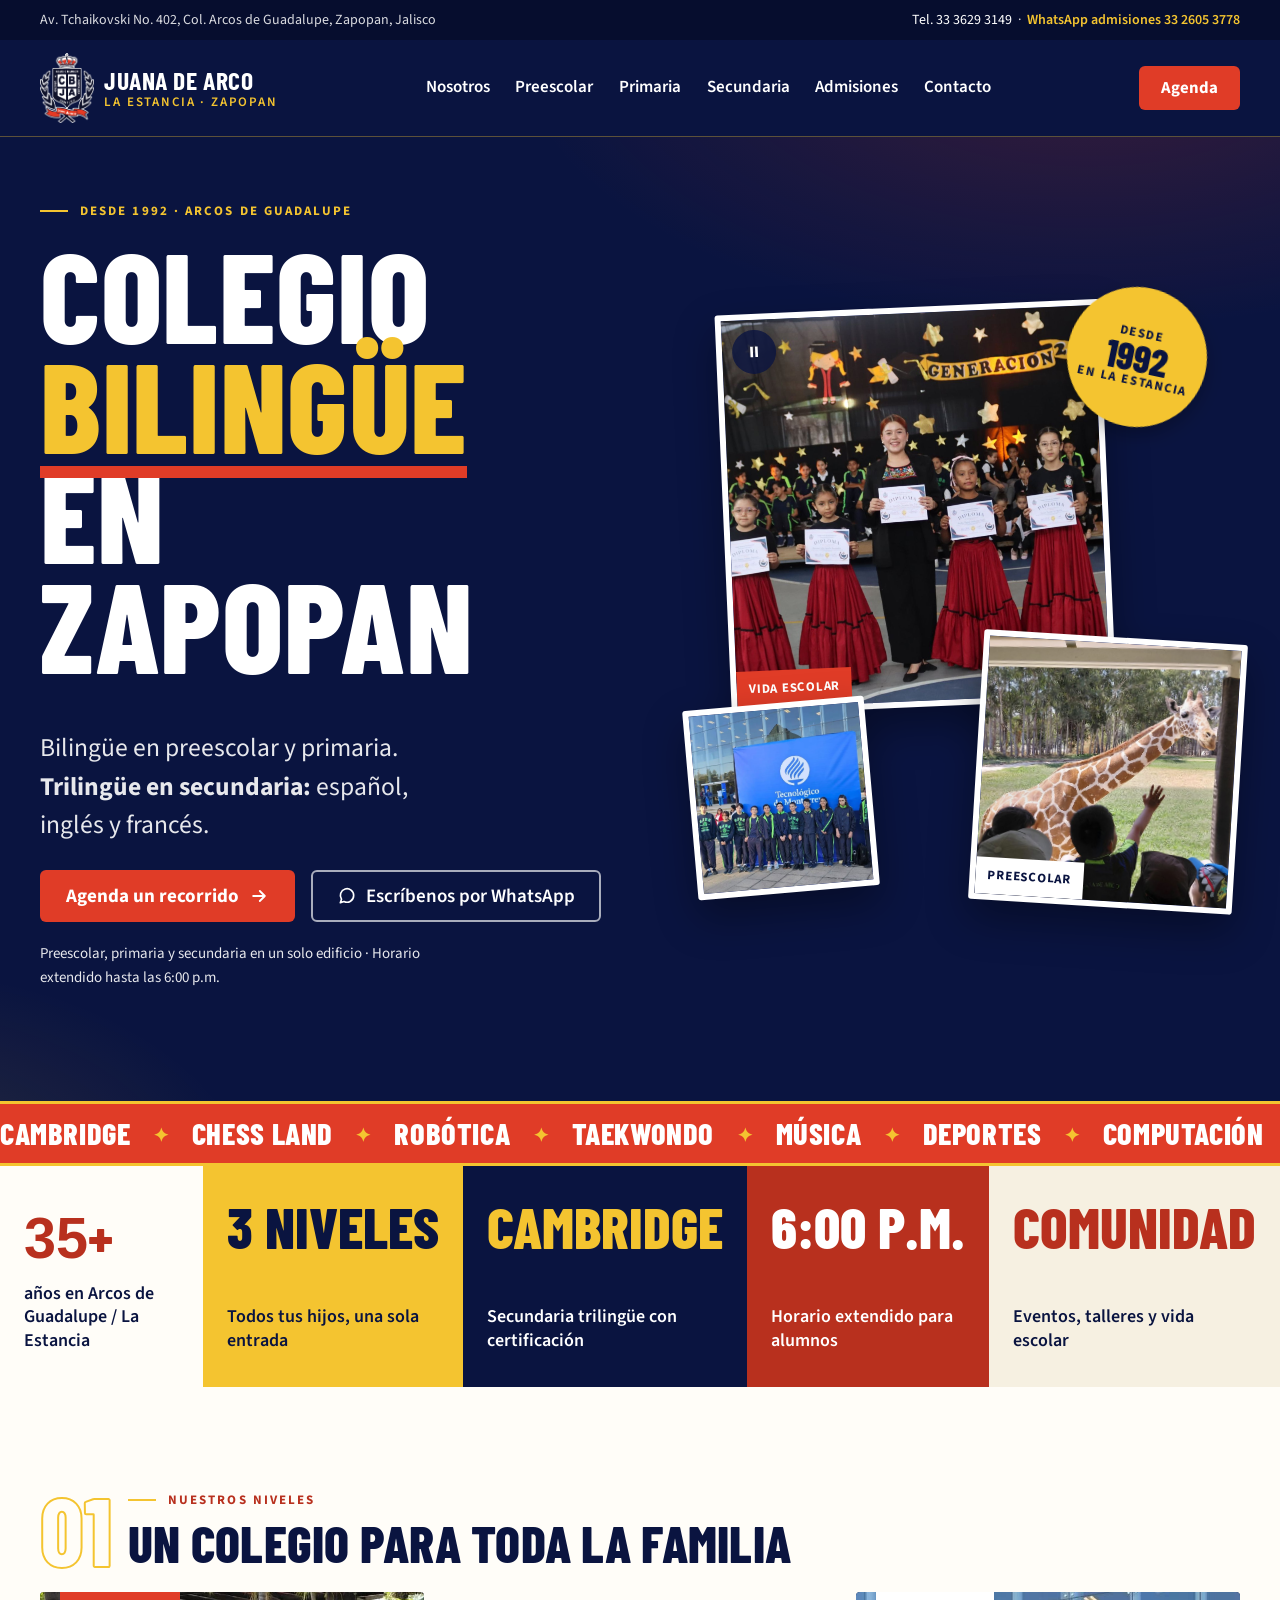
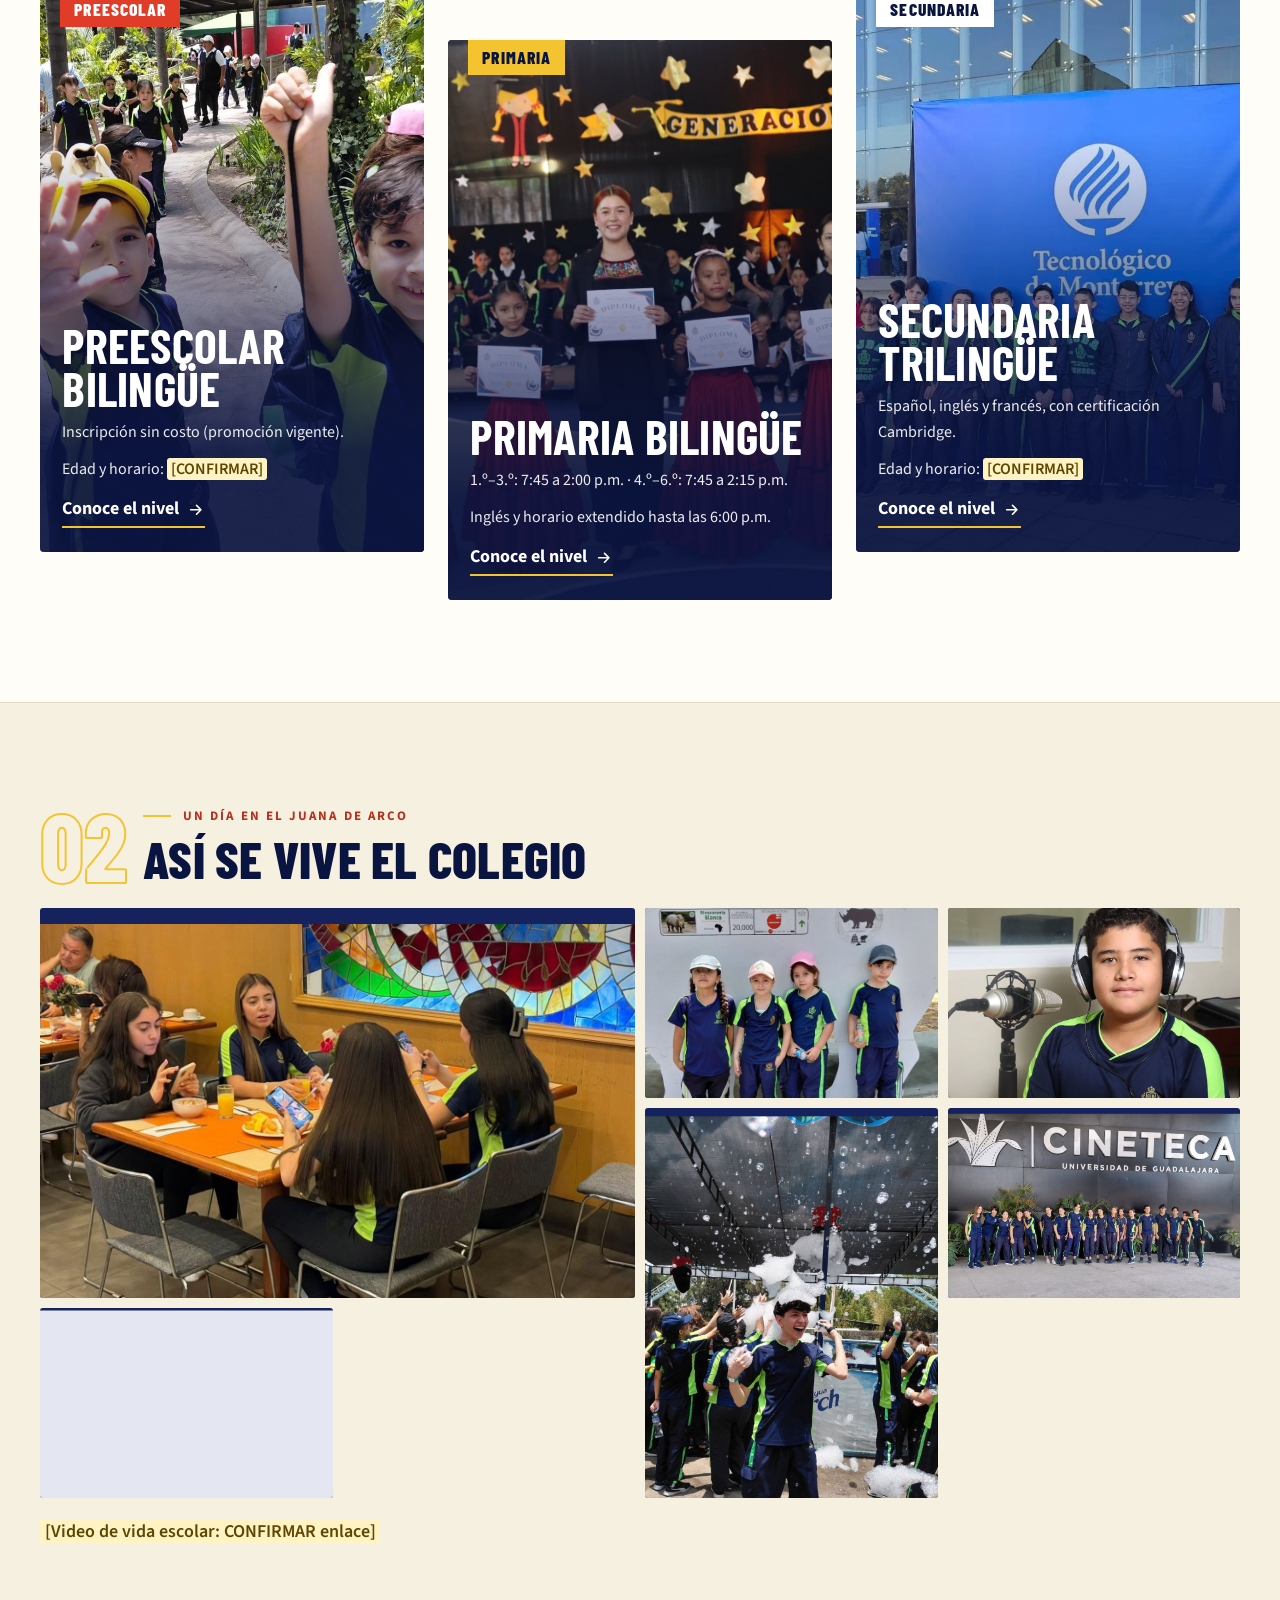
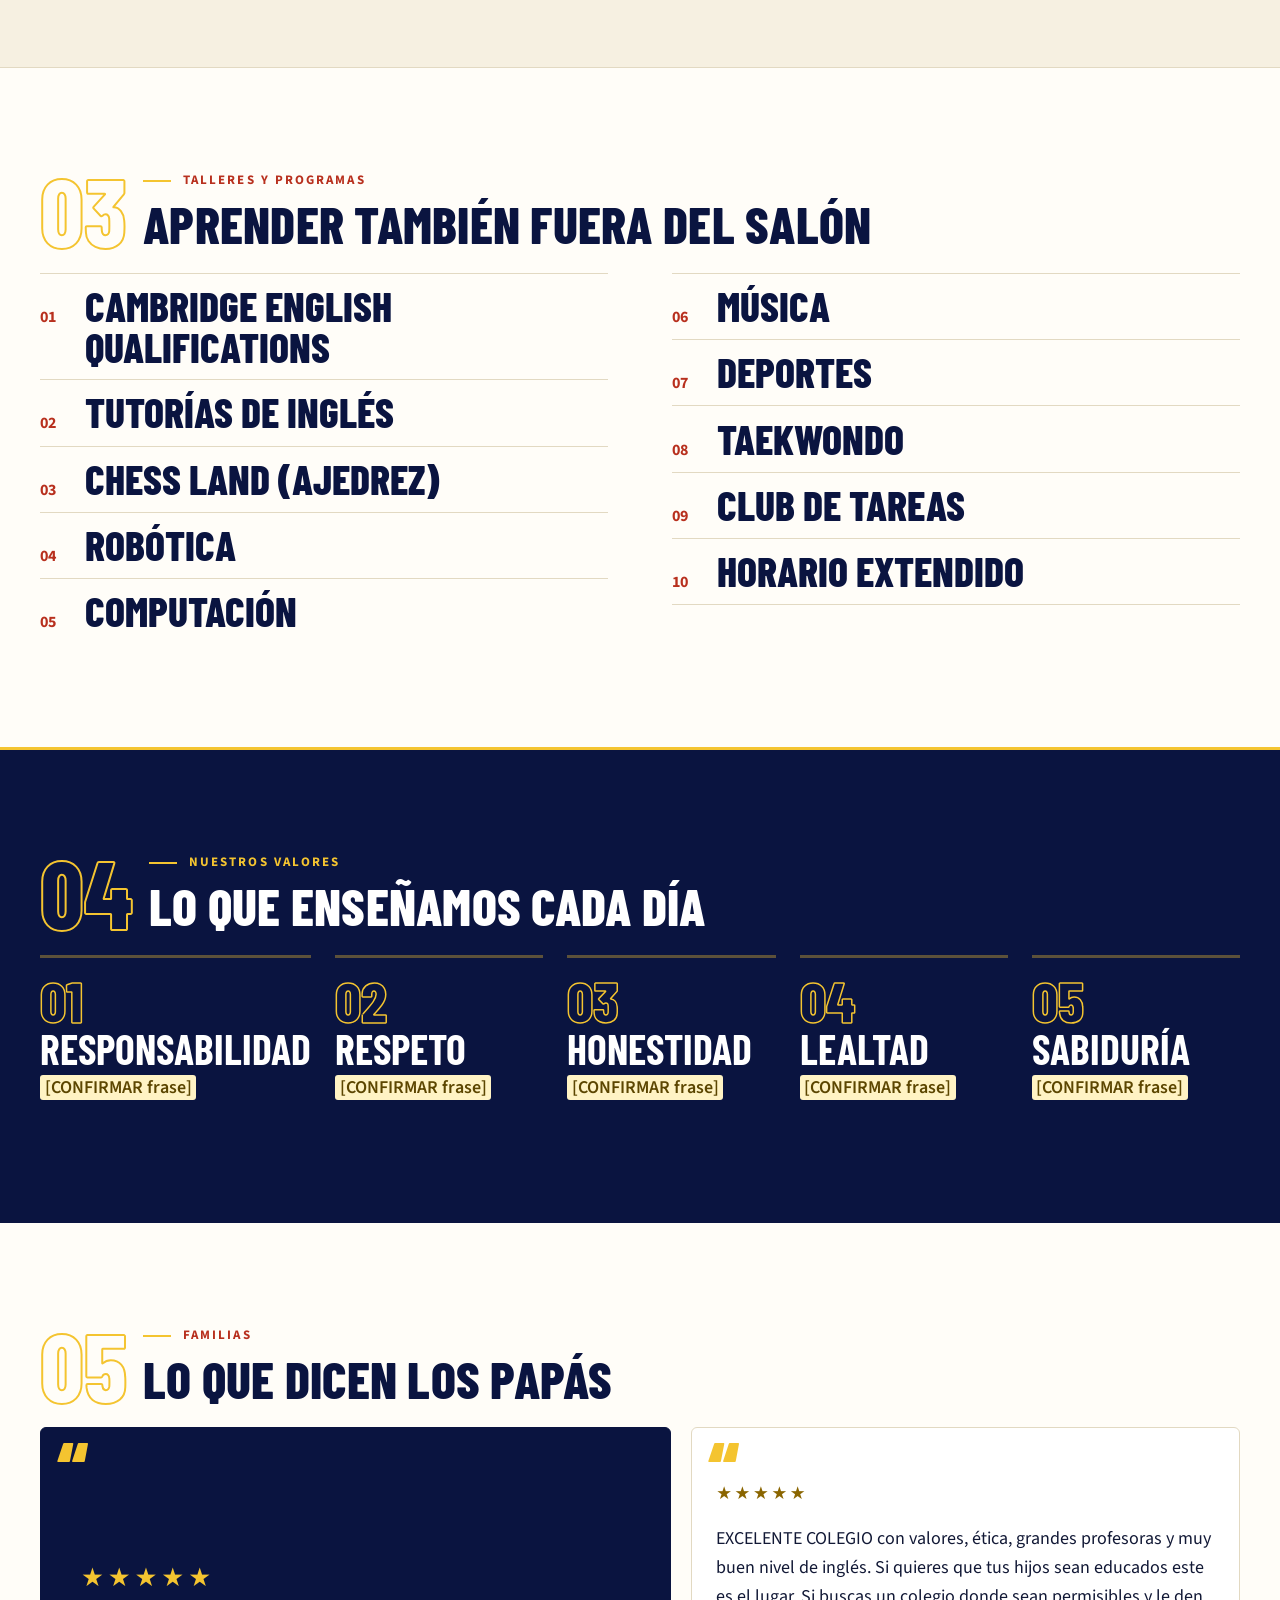
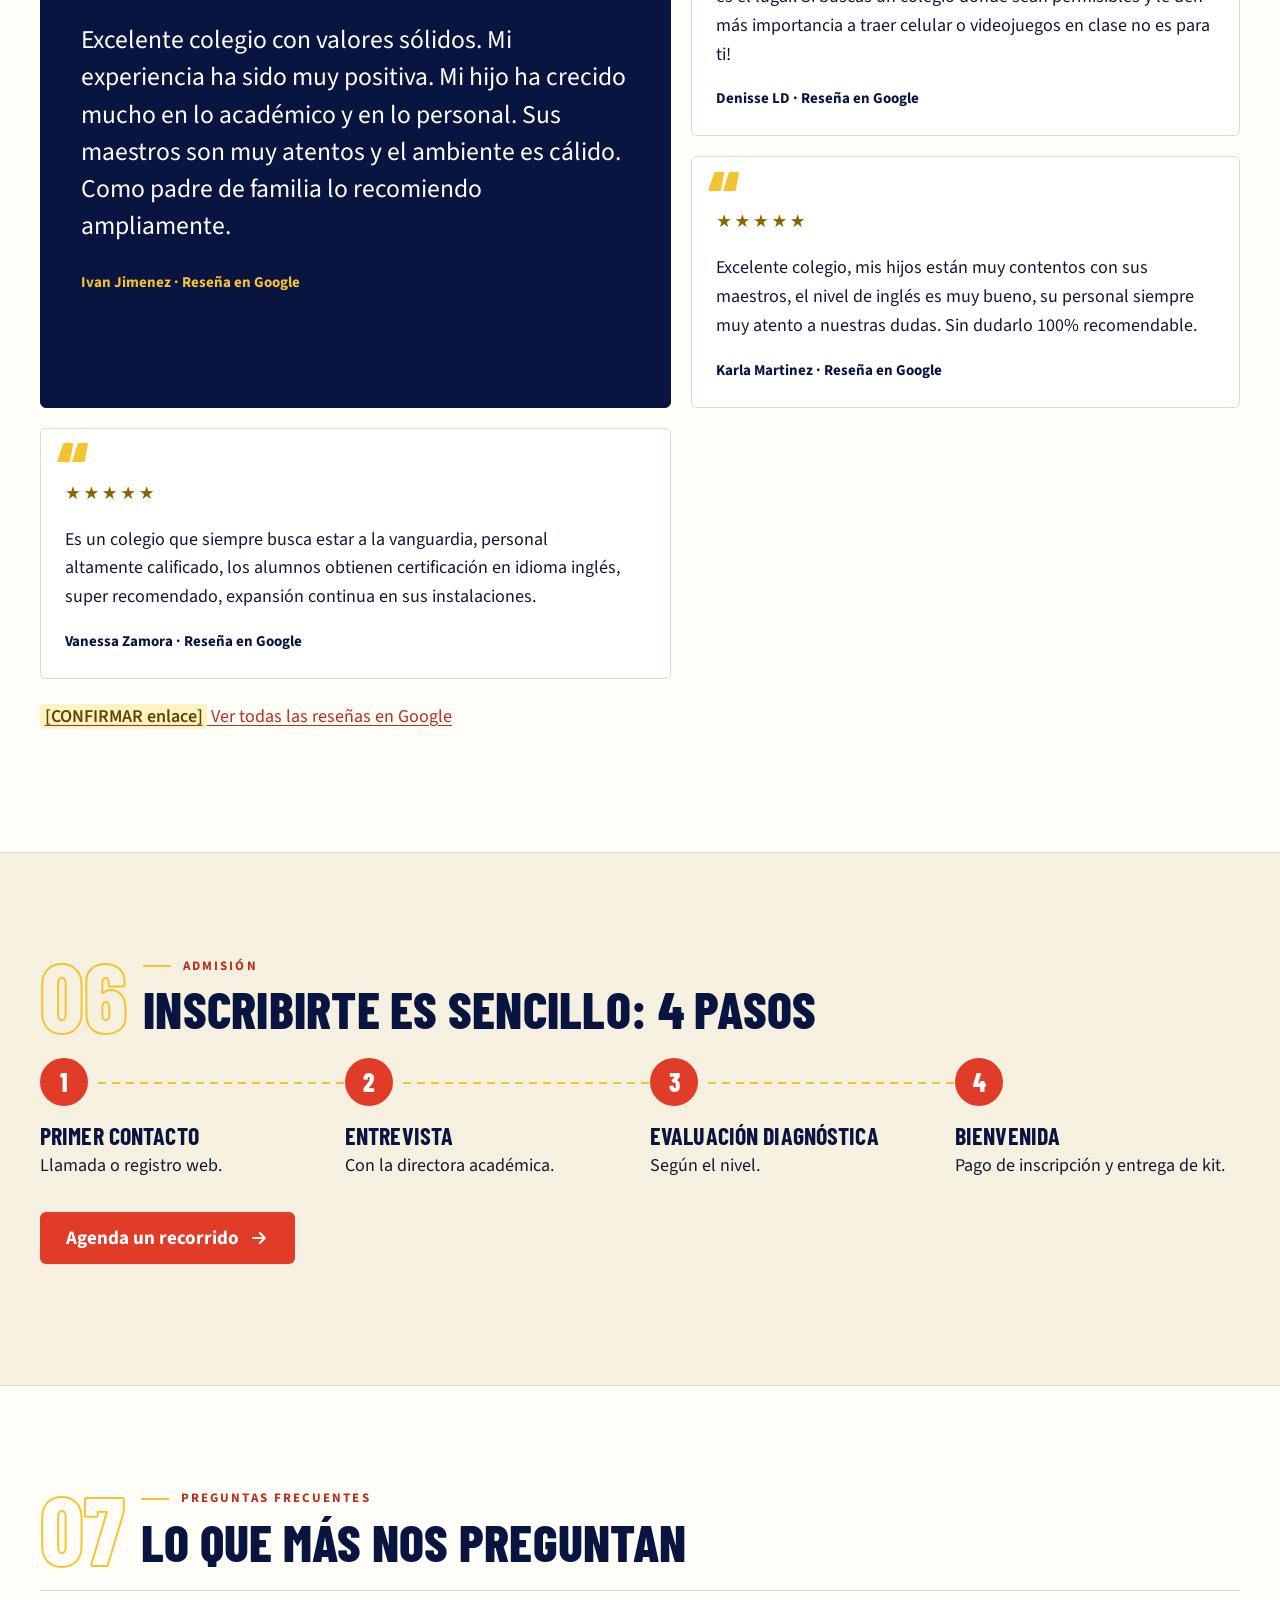
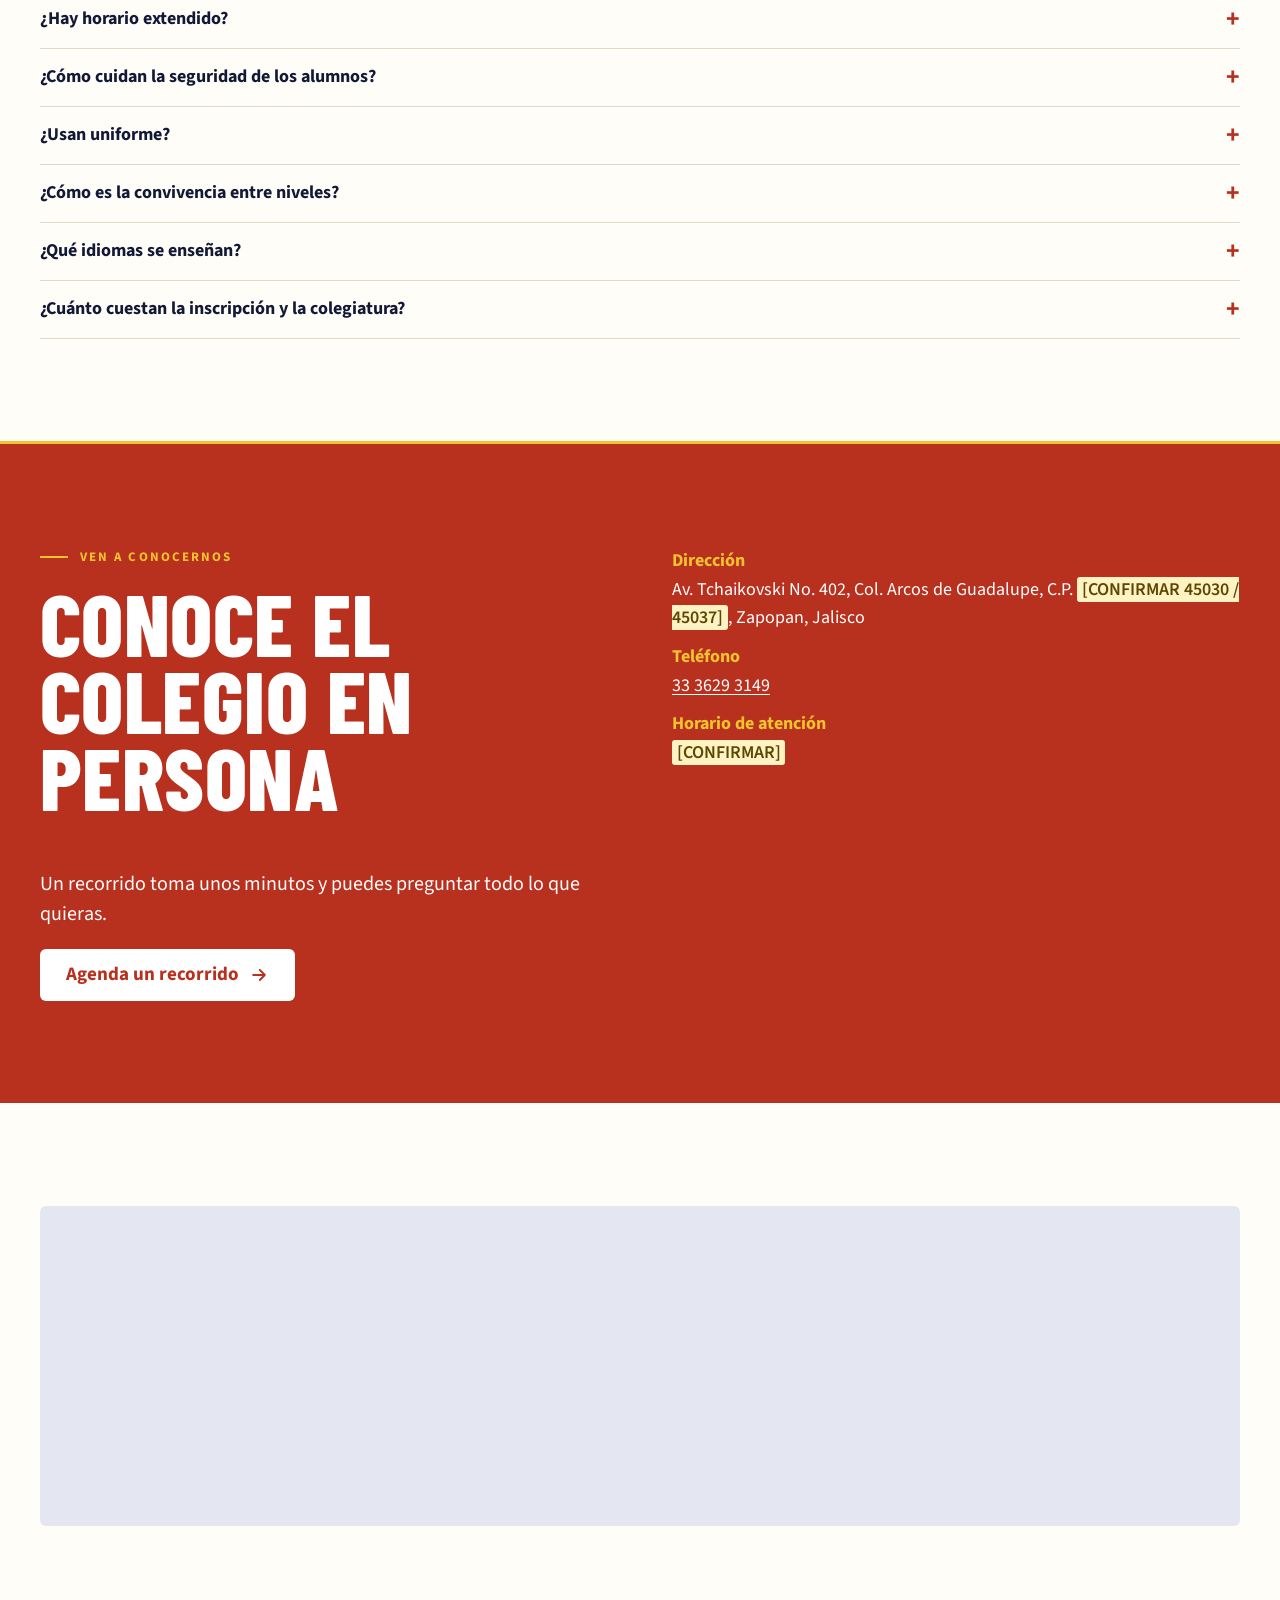
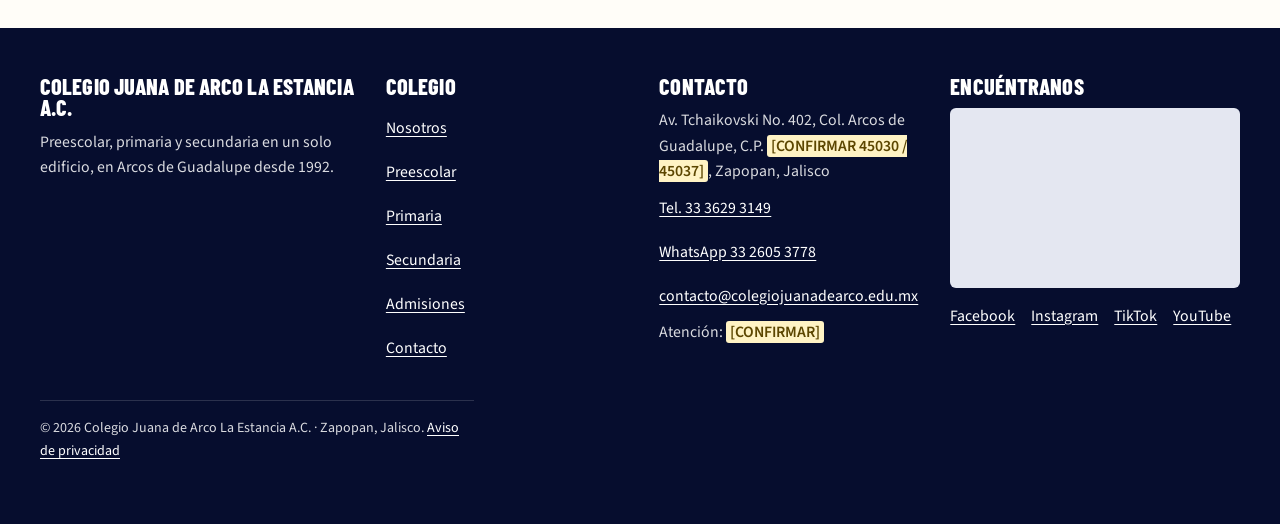
==== commit 224f8f4a: "Rediseño editorial estilo revista escolar: collage hero, marquesina, cifras en bloques, portadas de " ====
--- a/index.html
+++ b/index.html
@@ -16,6 +16,7 @@
 <link rel="stylesheet" href="/assets/css/tokens.css">
 <link rel="stylesheet" href="/assets/css/base.css">
 <link rel="stylesheet" href="/assets/css/components.css">
+<link rel="stylesheet" href="/assets/css/editorial.css">
 <script type="application/ld+json">{"@context":"https://schema.org","@type":"School","name":"Colegio Juana de Arco La Estancia A.C.","url":"https://colegiojuanadearco.edu.mx/","telephone":"+523336293149","email":"contacto@colegiojuanadearco.edu.mx","address":{"@type":"PostalAddress","streetAddress":"Av. Tchaikovski No. 402","addressLocality":"Zapopan","addressRegion":"Jalisco","addressCountry":"MX"},"foundingDate":"1992"}</script>
 </head>
 <body>
@@ -31,58 +32,66 @@
 
 <section class="hero"><div class="container hero__grid">
 <div><p class="eyebrow">Desde 1992 · Arcos de Guadalupe</p>
-<h1>Colegio bilingüe en Zapopan</h1><span class="rule"></span>
+<h1>Colegio <em>bilingüe</em> en Zapopan</h1>
 <p class="lead">Bilingüe en preescolar y primaria. <strong>Trilingüe en secundaria:</strong> español, inglés y francés.</p>
 <div class="hero__actions"><a class="btn btn--primary" href="/admisiones#agenda">Agenda un recorrido <svg viewBox="0 0 24 24" fill="none" stroke="currentColor" stroke-width="2.2" stroke-linecap="round" stroke-linejoin="round" aria-hidden="true"><path d="M5 12h14M13 6l6 6-6 6"/></svg></a><a class="btn btn--ghost" href="https://wa.me/523326053778"><svg viewBox="0 0 24 24" fill="none" stroke="currentColor" stroke-width="2" stroke-linecap="round" stroke-linejoin="round" aria-hidden="true"><path d="M20 11.5a8 8 0 0 1-11.6 7.1L4 20l1.4-4.2A8 8 0 1 1 20 11.5z"/></svg>Escríbenos por WhatsApp</a></div>
 <p class="hero__note">Preescolar, primaria y secundaria en un solo edificio · Horario extendido hasta las 6:00 p.m.</p></div>
-<div class="hero__fotos" aria-label="Nuestros tres niveles">
-<figure class="foto hero__video"><video id="hero-video" autoplay muted loop playsinline preload="metadata" poster="/assets/img/fotos/primaria.jpg" aria-label="Video de la vida escolar en el Colegio Juana de Arco"><source src="/assets/video/hero.mp4" type="video/mp4"></video><button class="video-toggle" type="button" aria-label="Pausar video" aria-pressed="false"><svg width="18" height="18" viewBox="0 0 24 24" fill="currentColor" aria-hidden="true"><path d="M7 5h3.5v14H7zM13.5 5H17v14h-3.5z"/></svg></button><figcaption>Vida escolar</figcaption></figure>
-<figure class="foto"><img src="/assets/img/fotos/preescolar.jpg" alt="Alumnos de preescolar saludan durante una visita" loading="lazy" decoding="async"  onerror="this.style.display='none'"><figcaption>Preescolar</figcaption></figure>
-<figure class="foto"><img src="/assets/img/fotos/secundaria.jpg" alt="Alumnos de secundaria en una visita académica" loading="lazy" decoding="async"  onerror="this.style.display='none'"><figcaption>Secundaria trilingüe</figcaption></figure>
+<div class="collage" aria-label="Vida escolar en imágenes">
+<figure class="foto c1 hero__video"><video id="hero-video" autoplay muted loop playsinline preload="metadata" poster="/assets/img/fotos/primaria.jpg" aria-label="Video de la vida escolar en el Colegio Juana de Arco"><source src="/assets/video/hero.mp4" type="video/mp4"></video><button class="video-toggle" type="button" aria-label="Pausar video" aria-pressed="false"><svg width="18" height="18" viewBox="0 0 24 24" fill="currentColor" aria-hidden="true"><path d="M7 5h3.5v14H7zM13.5 5H17v14h-3.5z"/></svg></button><figcaption>Vida escolar</figcaption></figure>
+<figure class="foto c2"><img src="/assets/img/fotos/preescolar-1.jpg" alt="Alumnos de preescolar saludan en una visita al zoológico" loading="lazy" decoding="async"  onerror="this.style.display='none'"><figcaption>Preescolar</figcaption></figure>
+<figure class="foto c3"><img src="/assets/img/fotos/secundaria.jpg" alt="Alumnos de secundaria en el Tecnológico de Monterrey" loading="lazy" decoding="async"  onerror="this.style.display='none'"></figure>
+<div class="sticker" aria-hidden="true"><span>Desde</span><b>1992</b><span>en La Estancia</span></div>
 </div></div></section>
 
-<section class="proof" aria-label="Por qué elegirnos"><div class="container"><ul>
-<li><strong>35+</strong><span>años en Arcos de Guadalupe / La Estancia</span></li>
-<li><strong>3 niveles</strong><span>Todos tus hijos, una sola entrada</span></li>
-<li><strong>Cambridge</strong><span>Secundaria trilingüe con certificación</span></li>
-<li><strong>6:00 p.m.</strong><span>Horario extendido para alumnos</span></li>
-<li><strong>Comunidad</strong><span>Eventos, talleres y vida escolar</span></li>
-</ul></div></section>
+<div class="marquee" aria-label="Talleres y programas"><div class="marquee__track" aria-hidden="true"><span>Cambridge</span><span>Chess Land</span><span>Robótica</span><span>Taekwondo</span><span>Música</span><span>Deportes</span><span>Computación</span><span>Club de tareas</span><span>Tutorías de inglés</span><span>Cambridge</span><span>Chess Land</span><span>Robótica</span><span>Taekwondo</span><span>Música</span><span>Deportes</span><span>Computación</span><span>Club de tareas</span><span>Tutorías de inglés</span></div></div>
 
-<section class="section"><div class="container"><p class="eyebrow">Nuestros niveles</p><h2>Un colegio para toda la familia</h2>
-<div class="grid grid--3">
-<article class="card reveal"><figure class="foto"><img src="/assets/img/fotos/preescolar.jpg" alt="Alumnos de preescolar" loading="lazy" decoding="async"  onerror="this.style.display='none'"></figure><div class="card__body"><h3>Preescolar bilingüe</h3>
-<dl><dt>Edad</dt><dd><span class='pendiente'>[CONFIRMAR]</span></dd><dt>Horario</dt><dd><span class='pendiente'>[CONFIRMAR]</span></dd></dl><p>Inscripción sin costo (promoción vigente).</p><a class="card__link" href="/preescolar">Conoce el nivel →</a></div></article>
-<article class="card reveal"><figure class="foto"><img src="/assets/img/fotos/primaria.jpg" alt="Alumnas de primaria" loading="lazy" decoding="async"  onerror="this.style.display='none'"></figure><div class="card__body"><h3>Primaria bilingüe</h3>
-<dl><dt>Edad</dt><dd>1.º a 6.º</dd><dt>Horario</dt><dd>1.º–3.º: 7:45 a 2:00 p.m.<br>4.º–6.º: 7:45 a 2:15 p.m.</dd></dl><p>Inglés todos los días y horario extendido hasta las 6:00 p.m.</p><a class="card__link" href="/primaria">Conoce el nivel →</a></div></article>
-<article class="card reveal"><figure class="foto"><img src="/assets/img/fotos/secundaria.jpg" alt="Alumnos de secundaria" loading="lazy" decoding="async"  onerror="this.style.display='none'"></figure><div class="card__body"><h3>Secundaria trilingüe</h3>
-<dl><dt>Edad</dt><dd><span class='pendiente'>[CONFIRMAR]</span></dd><dt>Horario</dt><dd><span class='pendiente'>[CONFIRMAR]</span></dd></dl><p>Español, inglés y francés, con certificación Cambridge.</p><a class="card__link" href="/secundaria">Conoce el nivel →</a></div></article>
+<section class="stats" aria-label="Por qué elegirnos">
+<div class="s1"><strong><span data-count="35">35</span>+</strong><span>años en Arcos de Guadalupe / La Estancia</span></div>
+<div class="s2"><strong>3 niveles</strong><span>Todos tus hijos, una sola entrada</span></div>
+<div class="s3"><strong>Cambridge</strong><span>Secundaria trilingüe con certificación</span></div>
+<div class="s4"><strong>6:00 p.m.</strong><span>Horario extendido para alumnos</span></div>
+<div class="s5"><strong>Comunidad</strong><span>Eventos, talleres y vida escolar</span></div>
+</section>
+
+<section class="section"><div class="container">
+<div class="kicker reveal"><span class="num" aria-hidden="true">01</span><div><p class="eyebrow">Nuestros niveles</p><h2>Un colegio para toda la familia</h2></div></div>
+<div class="covers">
+<a class="cover reveal" href="/preescolar"><img src="/assets/img/fotos/preescolar.jpg" alt="Alumnos de preescolar" loading="lazy" decoding="async" onerror="this.style.display='none'"><span class="cover__tab">Preescolar</span>
+<span class="cover__body"><h3>Preescolar bilingüe</h3><p>Inscripción sin costo (promoción vigente).</p><p>Edad y horario: <span class="pendiente">[CONFIRMAR]</span></p><span class="cover__go">Conoce el nivel <svg viewBox="0 0 24 24" fill="none" stroke="currentColor" stroke-width="2.2" stroke-linecap="round" stroke-linejoin="round" aria-hidden="true"><path d="M5 12h14M13 6l6 6-6 6"/></svg></span></span></a>
+<a class="cover reveal" href="/primaria"><img src="/assets/img/fotos/primaria.jpg" alt="Alumnas de primaria con su diploma" loading="lazy" decoding="async" onerror="this.style.display='none'"><span class="cover__tab">Primaria</span>
+<span class="cover__body"><h3>Primaria bilingüe</h3><p>1.º–3.º: 7:45 a 2:00 p.m. · 4.º–6.º: 7:45 a 2:15 p.m.</p><p>Inglés y horario extendido hasta las 6:00 p.m.</p><span class="cover__go">Conoce el nivel <svg viewBox="0 0 24 24" fill="none" stroke="currentColor" stroke-width="2.2" stroke-linecap="round" stroke-linejoin="round" aria-hidden="true"><path d="M5 12h14M13 6l6 6-6 6"/></svg></span></span></a>
+<a class="cover reveal" href="/secundaria"><img src="/assets/img/fotos/secundaria.jpg" alt="Alumnos de secundaria" loading="lazy" decoding="async" onerror="this.style.display='none'"><span class="cover__tab">Secundaria</span>
+<span class="cover__body"><h3>Secundaria trilingüe</h3><p>Español, inglés y francés, con certificación Cambridge.</p><p>Edad y horario: <span class="pendiente">[CONFIRMAR]</span></p><span class="cover__go">Conoce el nivel <svg viewBox="0 0 24 24" fill="none" stroke="currentColor" stroke-width="2.2" stroke-linecap="round" stroke-linejoin="round" aria-hidden="true"><path d="M5 12h14M13 6l6 6-6 6"/></svg></span></span></a>
 </div></div></section>
 
-<section class="section section--cream"><div class="container"><p class="eyebrow">Un día en el Juana de Arco</p><h2>Así se vive el colegio</h2>
-<div class="grid grid--3">
-<figure class="foto reveal" style="height:240px"><img src="/assets/img/fotos/vida-1.jpg" alt="Vida escolar en el colegio" loading="lazy" decoding="async"  onerror="this.style.display='none'"></figure>
-<figure class="foto reveal" style="height:240px"><img src="/assets/img/fotos/vida-2.jpg" alt="Actividad con alumnos" loading="lazy" decoding="async"  onerror="this.style.display='none'"></figure>
-<figure class="foto reveal" style="height:240px"><img src="/assets/img/fotos/vida-3.jpg" alt="Evento escolar" loading="lazy" decoding="async"  onerror="this.style.display='none'"></figure></div>
-<p style="margin-top:1.5rem"><span class="pendiente">[VIDEO de vida escolar: CONFIRMAR enlace YouTube]</span></p></div></section>
+<section class="section section--cream"><div class="container">
+<div class="kicker reveal"><span class="num" aria-hidden="true">02</span><div><p class="eyebrow">Un día en el Juana de Arco</p><h2>Así se vive el colegio</h2></div></div>
+<div class="mosaic">
+<figure class="foto m1 reveal" data-parallax><img src="/assets/img/fotos/vida-1.jpg" alt="Alumnas de secundaria conviviendo en la cafetería" loading="lazy" decoding="async"  onerror="this.style.display='none'"><figcaption>Convivencia</figcaption></figure>
+<figure class="foto reveal" data-parallax><img src="/assets/img/fotos/preescolar-2.jpg" alt="Alumnos de preescolar en una visita" loading="lazy" decoding="async"  onerror="this.style.display='none'"><figcaption>Visitas</figcaption></figure>
+<figure class="foto reveal" data-parallax><img src="/assets/img/fotos/primaria-3.jpg" alt="Alumno en una actividad de radio" loading="lazy" decoding="async"  onerror="this.style.display='none'"><figcaption>Radio escolar</figcaption></figure>
+<figure class="foto m4 reveal" data-parallax><img src="/assets/img/fotos/secundaria-2.jpg" alt="Alumnos de secundaria en una actividad" loading="lazy" decoding="async"  onerror="this.style.display='none'"><figcaption>Actividades</figcaption></figure>
+<figure class="foto reveal" data-parallax><img src="/assets/img/fotos/vida-2.jpg" alt="Alumnos en la Cineteca" loading="lazy" decoding="async"  onerror="this.style.display='none'"><figcaption>Salidas culturales</figcaption></figure>
+<figure class="foto reveal" data-parallax><img src="/assets/img/fotos/primaria-2.jpg" alt="Alumnos de primaria en una asamblea" loading="lazy" decoding="async"  onerror="this.style.display='none'"><figcaption>Comunidad</figcaption></figure>
+</div>
+<p style="margin-top:1.25rem"><span class="pendiente">[Video de vida escolar: CONFIRMAR enlace]</span></p></div></section>
 
-<section class="section"><div class="container"><p class="eyebrow">Talleres y programas</p><h2>Aprender también fuera del salón</h2>
-<ul class="chips reveal"><li>Cambridge English Qualifications</li><li>Tutorías de inglés</li><li>Chess Land (ajedrez)</li><li>Robótica</li><li>Computación</li><li>Música</li><li>Deportes</li><li>Taekwondo</li><li>Club de tareas</li><li>Horario extendido</li></ul></div></section>
+<section class="section"><div class="container">
+<div class="kicker reveal"><span class="num" aria-hidden="true">03</span><div><p class="eyebrow">Talleres y programas</p><h2>Aprender también fuera del salón</h2></div></div>
+<ul class="workshops reveal"><li>Cambridge English Qualifications</li><li>Tutorías de inglés</li><li>Chess Land (ajedrez)</li><li>Robótica</li><li>Computación</li><li>Música</li><li>Deportes</li><li>Taekwondo</li><li>Club de tareas</li><li>Horario extendido</li></ul></div></section>
 
-<section class="section section--navy"><div class="container"><p class="eyebrow">Nuestros valores</p><h2>Lo que enseñamos cada día</h2>
-<ul class="values reveal">
-<li><b>Responsabilidad</b><span><span class="pendiente">[CONFIRMAR frase]</span></span></li>
-<li><b>Respeto</b><span><span class="pendiente">[CONFIRMAR frase]</span></span></li>
-<li><b>Honestidad</b><span><span class="pendiente">[CONFIRMAR frase]</span></span></li>
-<li><b>Lealtad</b><span><span class="pendiente">[CONFIRMAR frase]</span></span></li>
-<li><b>Sabiduría</b><span><span class="pendiente">[CONFIRMAR frase]</span></span></li></ul></div></section>
+<section class="section section--navy"><div class="container">
+<div class="kicker reveal"><span class="num" aria-hidden="true">04</span><div><p class="eyebrow">Nuestros valores</p><h2>Lo que enseñamos cada día</h2></div></div>
+<ul class="values reveal"><li><span class="n" aria-hidden="true">01</span><b>Responsabilidad</b><span><span class="pendiente">[CONFIRMAR frase]</span></span></li><li><span class="n" aria-hidden="true">02</span><b>Respeto</b><span><span class="pendiente">[CONFIRMAR frase]</span></span></li><li><span class="n" aria-hidden="true">03</span><b>Honestidad</b><span><span class="pendiente">[CONFIRMAR frase]</span></span></li><li><span class="n" aria-hidden="true">04</span><b>Lealtad</b><span><span class="pendiente">[CONFIRMAR frase]</span></span></li><li><span class="n" aria-hidden="true">05</span><b>Sabiduría</b><span><span class="pendiente">[CONFIRMAR frase]</span></span></li></ul></div></section>
 
-<section class="section"><div class="container"><p class="eyebrow">Familias</p><h2>Lo que dicen los papás</h2>
-<div class="grid grid--2">
-<blockquote class="quote reveal" style="--d:0.0s"><p class="stars" role="img" aria-label="5 de 5 estrellas">★★★★★</p><p>EXCELENTE COLEGIO con valores, ética, grandes profesoras y muy buen nivel de inglés. Si quieres que tus hijos sean educados este es el lugar. Si buscas un colegio donde sean permisibles y le den más importancia a traer celular o videojuegos en clase no es para ti!</p><footer>Denisse LD · Reseña en Google</footer></blockquote><blockquote class="quote reveal" style="--d:0.08s"><p class="stars" role="img" aria-label="5 de 5 estrellas">★★★★★</p><p>Excelente colegio con valores sólidos. Mi experiencia ha sido muy positiva. Mi hijo ha crecido mucho en lo académico y en lo personal. Sus maestros son muy atentos y el ambiente es cálido. Como padre de familia lo recomiendo ampliamente.</p><footer>Ivan Jimenez · Reseña en Google</footer></blockquote><blockquote class="quote reveal" style="--d:0.16s"><p class="stars" role="img" aria-label="5 de 5 estrellas">★★★★★</p><p>Excelente colegio, mis hijos están muy contentos con sus maestros, el nivel de inglés es muy bueno, su personal siempre muy atento a nuestras dudas. Sin dudarlo 100% recomendable.</p><footer>Karla Martinez · Reseña en Google</footer></blockquote><blockquote class="quote reveal" style="--d:0.24s"><p class="stars" role="img" aria-label="5 de 5 estrellas">★★★★★</p><p>Es un colegio que siempre busca estar a la vanguardia, personal altamente calificado, los alumnos obtienen certificación en idioma inglés, super recomendado, expansión continua en sus instalaciones.</p><footer>Vanessa Zamora · Reseña en Google</footer></blockquote>
-</div><p style="margin-top:1.5rem"><a href="#" rel="noopener"><span class="pendiente">[CONFIRMAR enlace]</span> Ver todas las reseñas en Google</a></p></div></div></section>
+<section class="section"><div class="container">
+<div class="kicker reveal"><span class="num" aria-hidden="true">05</span><div><p class="eyebrow">Familias</p><h2>Lo que dicen los papás</h2></div></div>
+<div class="quote-grid">
+<blockquote class="quote quote--big reveal" style="--d:0.0s"><p class="stars" role="img" aria-label="5 de 5 estrellas">★★★★★</p><p>Excelente colegio con valores sólidos. Mi experiencia ha sido muy positiva. Mi hijo ha crecido mucho en lo académico y en lo personal. Sus maestros son muy atentos y el ambiente es cálido. Como padre de familia lo recomiendo ampliamente.</p><footer>Ivan Jimenez · Reseña en Google</footer></blockquote><blockquote class="quote reveal" style="--d:0.08s"><p class="stars" role="img" aria-label="5 de 5 estrellas">★★★★★</p><p>EXCELENTE COLEGIO con valores, ética, grandes profesoras y muy buen nivel de inglés. Si quieres que tus hijos sean educados este es el lugar. Si buscas un colegio donde sean permisibles y le den más importancia a traer celular o videojuegos en clase no es para ti!</p><footer>Denisse LD · Reseña en Google</footer></blockquote><blockquote class="quote reveal" style="--d:0.16s"><p class="stars" role="img" aria-label="5 de 5 estrellas">★★★★★</p><p>Excelente colegio, mis hijos están muy contentos con sus maestros, el nivel de inglés es muy bueno, su personal siempre muy atento a nuestras dudas. Sin dudarlo 100% recomendable.</p><footer>Karla Martinez · Reseña en Google</footer></blockquote><blockquote class="quote reveal" style="--d:0.24s"><p class="stars" role="img" aria-label="5 de 5 estrellas">★★★★★</p><p>Es un colegio que siempre busca estar a la vanguardia, personal altamente calificado, los alumnos obtienen certificación en idioma inglés, super recomendado, expansión continua en sus instalaciones.</p><footer>Vanessa Zamora · Reseña en Google</footer></blockquote>
+</div><p style="margin-top:1.5rem"><a href="#" rel="noopener"><span class="pendiente">[CONFIRMAR enlace]</span> Ver todas las reseñas en Google</a></p></div></section>
 
-<section class="section section--cream"><div class="container"><p class="eyebrow">Admisión</p><h2>Inscribirte es sencillo: 4 pasos</h2>
+<section class="section section--cream"><div class="container">
+<div class="kicker reveal"><span class="num" aria-hidden="true">06</span><div><p class="eyebrow">Admisión</p><h2>Inscribirte es sencillo: 4 pasos</h2></div></div>
 <ol class="steps reveal">
 <li><div><h3>Primer contacto</h3><p>Llamada o registro web.</p></div></li>
 <li><div><h3>Entrevista</h3><p>Con la directora académica.</p></div></li>
@@ -90,9 +99,10 @@
 <li><div><h3>Bienvenida</h3><p>Pago de inscripción y entrega de kit.</p></div></li></ol>
 <p style="margin-top:2rem"><a class="btn btn--primary" href="/admisiones#agenda">Agenda un recorrido <svg viewBox="0 0 24 24" fill="none" stroke="currentColor" stroke-width="2.2" stroke-linecap="round" stroke-linejoin="round" aria-hidden="true"><path d="M5 12h14M13 6l6 6-6 6"/></svg></a></p></div></section>
 
-<section class="section"><div class="container"><p class="eyebrow">Preguntas frecuentes</p><h2>Lo que más nos preguntan</h2><div class="faq"><details class="reveal"><summary>¿Hay horario extendido?</summary><div><p>Sí, los alumnos pueden quedarse hasta las 6:00 p.m. con club de tareas y actividades. Costo: <span class="pendiente">[CONFIRMAR]</span>.</p></div></details><details class="reveal"><summary>¿Cómo cuidan la seguridad de los alumnos?</summary><div><p>Los tres niveles comparten un solo edificio con una sola entrada. Protocolos de entrada y salida: <span class="pendiente">[CONFIRMAR]</span>.</p></div></details><details class="reveal"><summary>¿Usan uniforme?</summary><div><p>Sí. Modelos, tallas y puntos de compra: <span class="pendiente">[CONFIRMAR]</span>.</p></div></details><details class="reveal"><summary>¿Cómo es la convivencia entre niveles?</summary><div><p>Los alumnos conviven en eventos, talleres y vida escolar dentro de una comunidad real y activa. Detalle: <span class="pendiente">[CONFIRMAR]</span>.</p></div></details><details class="reveal"><summary>¿Qué idiomas se enseñan?</summary><div><p>Preescolar y primaria son bilingües (español e inglés). Secundaria es trilingüe: español, inglés y francés, con certificación Cambridge.</p></div></details><details class="reveal"><summary>¿Cuánto cuestan la inscripción y la colegiatura?</summary><div><p>Preescolar tiene inscripción sin costo (promoción vigente). Colegiaturas y vigencia: <span class="pendiente">[CONFIRMAR]</span>. Escríbenos por WhatsApp y te compartimos la información.</p></div></details></div></div></section>
+<section class="section"><div class="container">
+<div class="kicker reveal"><span class="num" aria-hidden="true">07</span><div><p class="eyebrow">Preguntas frecuentes</p><h2>Lo que más nos preguntan</h2></div></div><div class="faq"><details class="reveal"><summary>¿Hay horario extendido?</summary><div><p>Sí, los alumnos pueden quedarse hasta las 6:00 p.m. con club de tareas y actividades. Costo: <span class="pendiente">[CONFIRMAR]</span>.</p></div></details><details class="reveal"><summary>¿Cómo cuidan la seguridad de los alumnos?</summary><div><p>Los tres niveles comparten un solo edificio con una sola entrada. Protocolos de entrada y salida: <span class="pendiente">[CONFIRMAR]</span>.</p></div></details><details class="reveal"><summary>¿Usan uniforme?</summary><div><p>Sí. Modelos, tallas y puntos de compra: <span class="pendiente">[CONFIRMAR]</span>.</p></div></details><details class="reveal"><summary>¿Cómo es la convivencia entre niveles?</summary><div><p>Los alumnos conviven en eventos, talleres y vida escolar dentro de una comunidad real y activa. Detalle: <span class="pendiente">[CONFIRMAR]</span>.</p></div></details><details class="reveal"><summary>¿Qué idiomas se enseñan?</summary><div><p>Preescolar y primaria son bilingües (español e inglés). Secundaria es trilingüe: español, inglés y francés, con certificación Cambridge.</p></div></details><details class="reveal"><summary>¿Cuánto cuestan la inscripción y la colegiatura?</summary><div><p>Preescolar tiene inscripción sin costo (promoción vigente). Colegiaturas y vigencia: <span class="pendiente">[CONFIRMAR]</span>. Escríbenos por WhatsApp y te compartimos la información.</p></div></details></div></div></section>
 
-<section class="section section--navy"><div class="container split"><div><p class="eyebrow">Ven a conocernos</p><h2>Conoce el colegio en persona</h2><p class="lead">Un recorrido toma unos minutos y puedes preguntar todo lo que quieras.</p>
+<section class="section band"><div class="container split"><div><p class="eyebrow">Ven a conocernos</p><h2>Conoce el colegio en persona</h2><p class="lead">Un recorrido toma unos minutos y puedes preguntar todo lo que quieras.</p>
 <a class="btn btn--primary" href="/admisiones#agenda">Agenda un recorrido <svg viewBox="0 0 24 24" fill="none" stroke="currentColor" stroke-width="2.2" stroke-linecap="round" stroke-linejoin="round" aria-hidden="true"><path d="M5 12h14M13 6l6 6-6 6"/></svg></a></div>
 <div><ul class="contact-list"><li><b>Dirección</b>Av. Tchaikovski No. 402, Col. Arcos de Guadalupe, C.P. <span class="pendiente">[CONFIRMAR 45030 / 45037]</span>, Zapopan, Jalisco</li><li><b>Teléfono</b><a href="tel:+523336293149">33 3629 3149</a></li><li><b>Horario de atención</b><span class="pendiente">[CONFIRMAR]</span></li></ul></div></div></section>
 <section class="section"><div class="container"><iframe class="map" title="Mapa del Colegio Juana de Arco en Zapopan" src="https://www.google.com/maps?q=Av.+Tchaikovski+402,+Arcos+de+Guadalupe,+Zapopan,+Jalisco&output=embed" loading="lazy" referrerpolicy="no-referrer-when-downgrade"></iframe></div></section>
--- a/assets/css/editorial.css
+++ b/assets/css/editorial.css
@@ -0,0 +1,145 @@
+/* Capa editorial "revista escolar": ritmo, color, collage, marquesina */
+
+/* ---------- Hero collage ---------- */
+.hero { position: relative; overflow: hidden; border-top: 0; padding-block: 2.5rem 4rem; background:
+  radial-gradient(60rem 30rem at 85% -10%, rgba(224,60,39,.22), transparent 60%),
+  radial-gradient(40rem 24rem at -10% 110%, rgba(244,196,48,.14), transparent 60%), var(--navy); }
+.hero h1 { font-size: clamp(3.4rem, 13vw, 8rem); line-height: .86; }
+.hero h1 em { font-style: normal; color: var(--gold); position: relative; white-space: nowrap; }
+.hero h1 em::after { content: ""; position: absolute; left: 0; right: 0; bottom: .02em; height: .09em; background: var(--red); transform: scaleX(0); transform-origin: left; animation: draw .9s .5s var(--ease) forwards; }
+@keyframes draw { to { transform: scaleX(1); } }
+.hero .lead { max-width: 30ch; font-size: clamp(1.25rem, 2.4vw, 1.6rem); }
+.collage { position: relative; min-height: 440px; margin-top: .5rem; }
+.collage .foto { position: absolute; border: 6px solid #fff; border-radius: 3px; box-shadow: 0 18px 40px rgba(0,0,0,.35); }
+.collage .c1 { left: 4%; top: 0; width: 72%; height: 300px; transform: rotate(-2.5deg); background: var(--navy-700); z-index: 1; }
+.collage .c2 { right: 0; bottom: 0; width: 46%; height: 220px; transform: rotate(3.5deg); z-index: 2; }
+.collage .c3 { left: 0; bottom: 14px; width: 34%; height: 150px; transform: rotate(-5deg); z-index: 2; }
+.collage .foto figcaption { background: #fff; color: var(--navy); left: 0; bottom: 0; }
+.collage .hero__video figcaption { background: var(--red); color: #fff; }
+.sticker { position: absolute; z-index: 3; right: 2%; top: -14px; width: 116px; height: 116px; border-radius: 50%; background: var(--gold); color: var(--navy); display: grid; place-content: center; text-align: center; transform: rotate(12deg); box-shadow: 0 8px 20px rgba(0,0,0,.3); animation: bob 5s ease-in-out infinite; font: 700 .8rem/1.1 var(--font-body); letter-spacing: .12em; text-transform: uppercase; }
+.sticker b { display: block; font: 800 2.4rem/.9 var(--font-display); letter-spacing: 0; }
+@keyframes bob { 50% { transform: rotate(8deg) translateY(-6px); } }
+
+/* ---------- Marquesina ---------- */
+.marquee { background: var(--red); color: #fff; overflow: hidden; border-block: 3px solid var(--gold); }
+.marquee__track { display: flex; width: max-content; animation: scroll 38s linear infinite; }
+.marquee:hover .marquee__track { animation-play-state: paused; }
+.marquee span { font: 800 1.9rem/1 var(--font-display); text-transform: uppercase; letter-spacing: .02em; padding: .9rem 0; white-space: nowrap; }
+.marquee span::after { content: "✦"; color: var(--gold); margin-inline: 1.4rem; font-size: 1.2rem; vertical-align: .2em; }
+@keyframes scroll { to { transform: translateX(-50%); } }
+
+/* ---------- Cifras en bloques de color ---------- */
+.stats { display: grid; grid-template-columns: 1fr 1fr; }
+.stats > div { padding: 1.6rem 1.25rem; display: flex; flex-direction: column; gap: .35rem; }
+.stats strong { font: 800 clamp(2.4rem, 7vw, 3.6rem)/.9 var(--font-display); text-transform: uppercase; white-space: nowrap; }
+.stats span { font-weight: 600; line-height: 1.3; max-width: 22ch; }
+.stats .s1 { background: var(--paper); color: var(--navy); } .stats .s1 strong { color: var(--red-dark); }
+.stats .s2 { background: var(--gold); color: var(--navy); }
+.stats .s3 { background: var(--navy); color: #fff; } .stats .s3 strong { color: var(--gold); }
+.stats .s4 { background: var(--red-dark); color: #fff; }
+.stats .s5 { background: var(--cream); color: var(--navy); grid-column: span 2; } .stats .s5 strong { color: var(--red-dark); }
+
+/* ---------- Encabezados de sección ---------- */
+.kicker { display: flex; align-items: flex-end; gap: 1rem; margin-bottom: 1.5rem; }
+.kicker .num { font: 800 clamp(3.5rem, 10vw, 6rem)/.8 var(--font-display); color: transparent; -webkit-text-stroke: 2px var(--gold); }
+.section--navy .kicker .num { -webkit-text-stroke-color: var(--gold); }
+.kicker h2 { margin: 0; }
+.kicker .eyebrow { margin-bottom: .5rem; }
+
+/* ---------- Tarjetas de nivel tipo portada ---------- */
+.covers { display: grid; gap: 1.5rem; }
+.cover { position: relative; display: block; min-height: 440px; border-radius: 4px; overflow: hidden; color: #fff; text-decoration: none; background: var(--navy); isolation: isolate; }
+.cover img { position: absolute; inset: 0; width: 100%; height: 100%; object-fit: cover; z-index: -2; transition: transform .8s var(--ease); }
+.cover::before { content: ""; position: absolute; inset: 0; z-index: -1; background: linear-gradient(180deg, rgba(10,20,64,0) 25%, rgba(10,20,64,.92) 82%); }
+.cover:hover img { transform: scale(1.06); }
+.cover:hover { color: #fff; }
+.cover__tab { position: absolute; top: 0; left: 1.25rem; background: var(--red); color: #fff; padding: .6rem .9rem .5rem; font: 800 1.1rem/1 var(--font-display); text-transform: uppercase; letter-spacing: .06em; }
+.cover:nth-child(2) .cover__tab { background: var(--gold); color: var(--navy); }
+.cover:nth-child(3) .cover__tab { background: #fff; color: var(--navy); }
+.cover__body { position: absolute; left: 0; right: 0; bottom: 0; padding: 1.5rem 1.4rem; }
+.cover h3 { color: #fff; font-size: clamp(2.2rem, 6vw, 3rem); line-height: .9; margin-bottom: .6rem; }
+.cover p { margin: 0 0 .75rem; font-size: 1rem; color: rgba(255,255,255,.92); }
+.cover__go { display: inline-flex; align-items: center; gap: .5rem; font-weight: 700; border-bottom: 2px solid var(--gold); padding-bottom: 2px; }
+.cover__go svg { width: 1.1rem; height: 1.1rem; transition: transform .25s var(--ease); }
+.cover:hover .cover__go svg { transform: translateX(5px); }
+
+/* ---------- Mosaico de vida escolar ---------- */
+.mosaic { display: grid; gap: 10px; grid-template-columns: 1fr 1fr; grid-auto-rows: 150px; }
+.mosaic .foto { height: 100%; border-radius: 3px; }
+.mosaic .m1 { grid-column: span 2; grid-row: span 2; }
+.mosaic .m4 { grid-row: span 2; }
+.mosaic .foto figcaption { left: 0; bottom: 0; transform: translateY(100%); transition: transform .35s var(--ease); background: var(--red); }
+.mosaic .foto:hover figcaption { transform: none; }
+.foto[data-parallax] img { height: 118%; }
+
+/* ---------- Talleres ---------- */
+.workshops { list-style: none; margin: 0; padding: 0; counter-reset: w; }
+.workshops li { counter-increment: w; display: flex; align-items: baseline; gap: 1rem; padding: .7rem 0; border-top: 1px solid var(--line); font: 800 clamp(1.7rem, 5vw, 2.6rem)/1 var(--font-display); text-transform: uppercase; color: var(--navy); transition: color .25s, padding-left .3s var(--ease); }
+.workshops li:last-child { border-bottom: 1px solid var(--line); }
+.workshops li::before { content: counter(w, decimal-leading-zero); font: 700 1rem var(--font-body); color: var(--red-dark); min-width: 1.8rem; }
+.workshops li:hover { color: var(--red-dark); padding-left: .6rem; }
+
+/* ---------- Valores ---------- */
+.values li { grid-template-columns: auto 1fr; align-items: baseline; gap: 0 1rem; padding: 1.1rem 0; }
+.values .n { font: 800 3.6rem/.8 var(--font-display); color: transparent; -webkit-text-stroke: 1.5px var(--gold); min-width: 4.2rem; }
+.values b { font-size: clamp(2rem, 5vw, 2.6rem); color: #fff; }
+.values li > span:last-child { grid-column: 2; }
+
+/* ---------- Reseñas ---------- */
+.quote { position: relative; padding: 2rem 1.5rem 1.5rem; }
+.quote::before { content: "“"; position: absolute; top: -.1rem; left: 1rem; font: 800 5rem/1 var(--font-display); color: var(--gold); }
+.quote .stars { margin-top: 1.2rem; }
+.quote--big { background: var(--navy); color: #fff; border-color: var(--navy); }
+.quote--big p { font-size: 1.3rem; line-height: 1.45; }
+.quote--big footer { color: var(--gold); }
+.quote--big .stars { color: var(--gold); }
+
+/* ---------- Pasos conectados ---------- */
+.steps li { position: relative; }
+@media (min-width: 900px) {
+  .steps li:not(:last-child)::after { content: ""; position: absolute; top: 1.5rem; left: 3.6rem; right: -1.2rem; height: 2px; background: repeating-linear-gradient(90deg, var(--gold) 0 8px, transparent 8px 14px); }
+}
+
+/* ---------- Banda final roja ---------- */
+.band { background: var(--red-dark); color: #fff; border-top: 3px solid var(--gold); }
+.band h2 { color: #fff; font-size: clamp(2.6rem, 8vw, 5.5rem); line-height: .88; }
+.band .eyebrow { color: var(--gold); }
+.band .contact-list b { color: var(--gold); }
+.band a:not(.btn) { color: #fff; }
+.band .btn--primary { background: #fff; color: var(--red-dark); }
+.band .btn--primary:hover { background: var(--gold); color: var(--navy); }
+
+/* ---------- Escritorio ---------- */
+@media (min-width: 900px) {
+  .hero { padding-block: 4rem 6rem; }
+  .collage { min-height: 600px; }
+  .collage .c1 { width: 70%; height: 400px; left: 6%; }
+  .collage .c2 { width: 48%; height: 270px; }
+  .collage .c3 { width: 33%; height: 190px; }
+  .sticker { width: 140px; height: 140px; right: 6%; top: -20px; }
+  .stats { grid-template-columns: repeat(5, 1fr); }
+  .stats > div { padding: 2.2rem 1.5rem; min-height: 190px; justify-content: space-between; }
+  .stats .s5 { grid-column: auto; }
+  .covers { grid-template-columns: repeat(3, 1fr); align-items: start; }
+  .cover { min-height: 560px; }
+  .cover:nth-child(2) { margin-top: 3rem; }
+  .mosaic { grid-template-columns: repeat(4, 1fr); grid-auto-rows: 190px; }
+  .mosaic .m1 { grid-column: span 2; grid-row: span 2; }
+  .workshops { columns: 2; column-gap: 4rem; }
+  .workshops li { break-inside: avoid; }
+  .values li { grid-template-columns: 1fr; gap: .3rem; align-content: start; border-top-width: 3px; padding-top: 1.2rem; }
+  .values li > span:last-child { grid-column: 1; }
+  .quote-grid { display: grid; grid-template-columns: 1.15fr 1fr; gap: 1.25rem; }
+  .quote-grid .quote--big { grid-row: span 2; display: flex; flex-direction: column; justify-content: center; padding: 3rem 2.5rem; }
+  .quote-grid .quote--big p { font-size: 1.6rem; }
+}
+@media (max-width: 899px) { .quote-grid { display: grid; gap: 1.25rem; } }
+
+@media (prefers-reduced-motion: reduce) {
+  .marquee__track, .sticker { animation: none !important; }
+  .hero h1 em::after { transform: none; animation: none; }
+}
+
+.section--navy .pendiente, .band .pendiente { color: #5c4600 !important; }
+
+.collage .video-toggle { top: .6rem; left: .6rem; right: auto; }
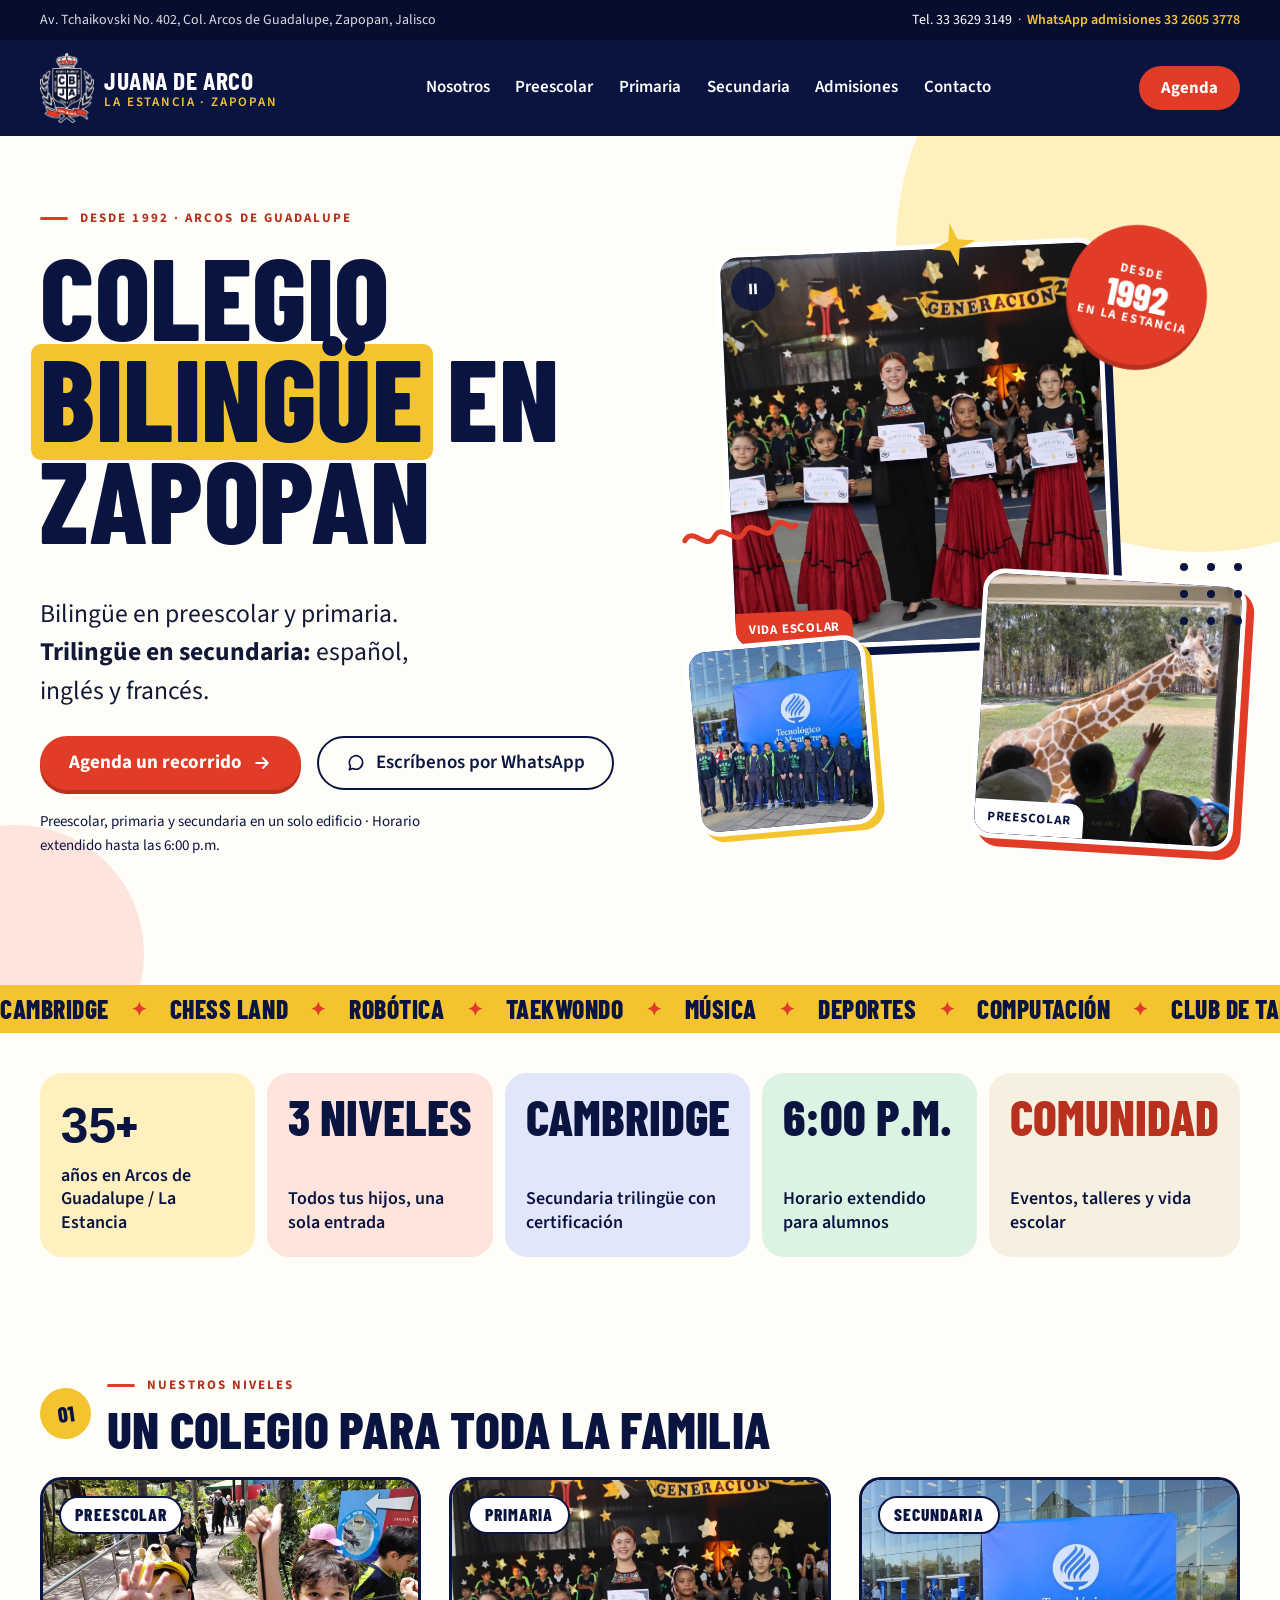
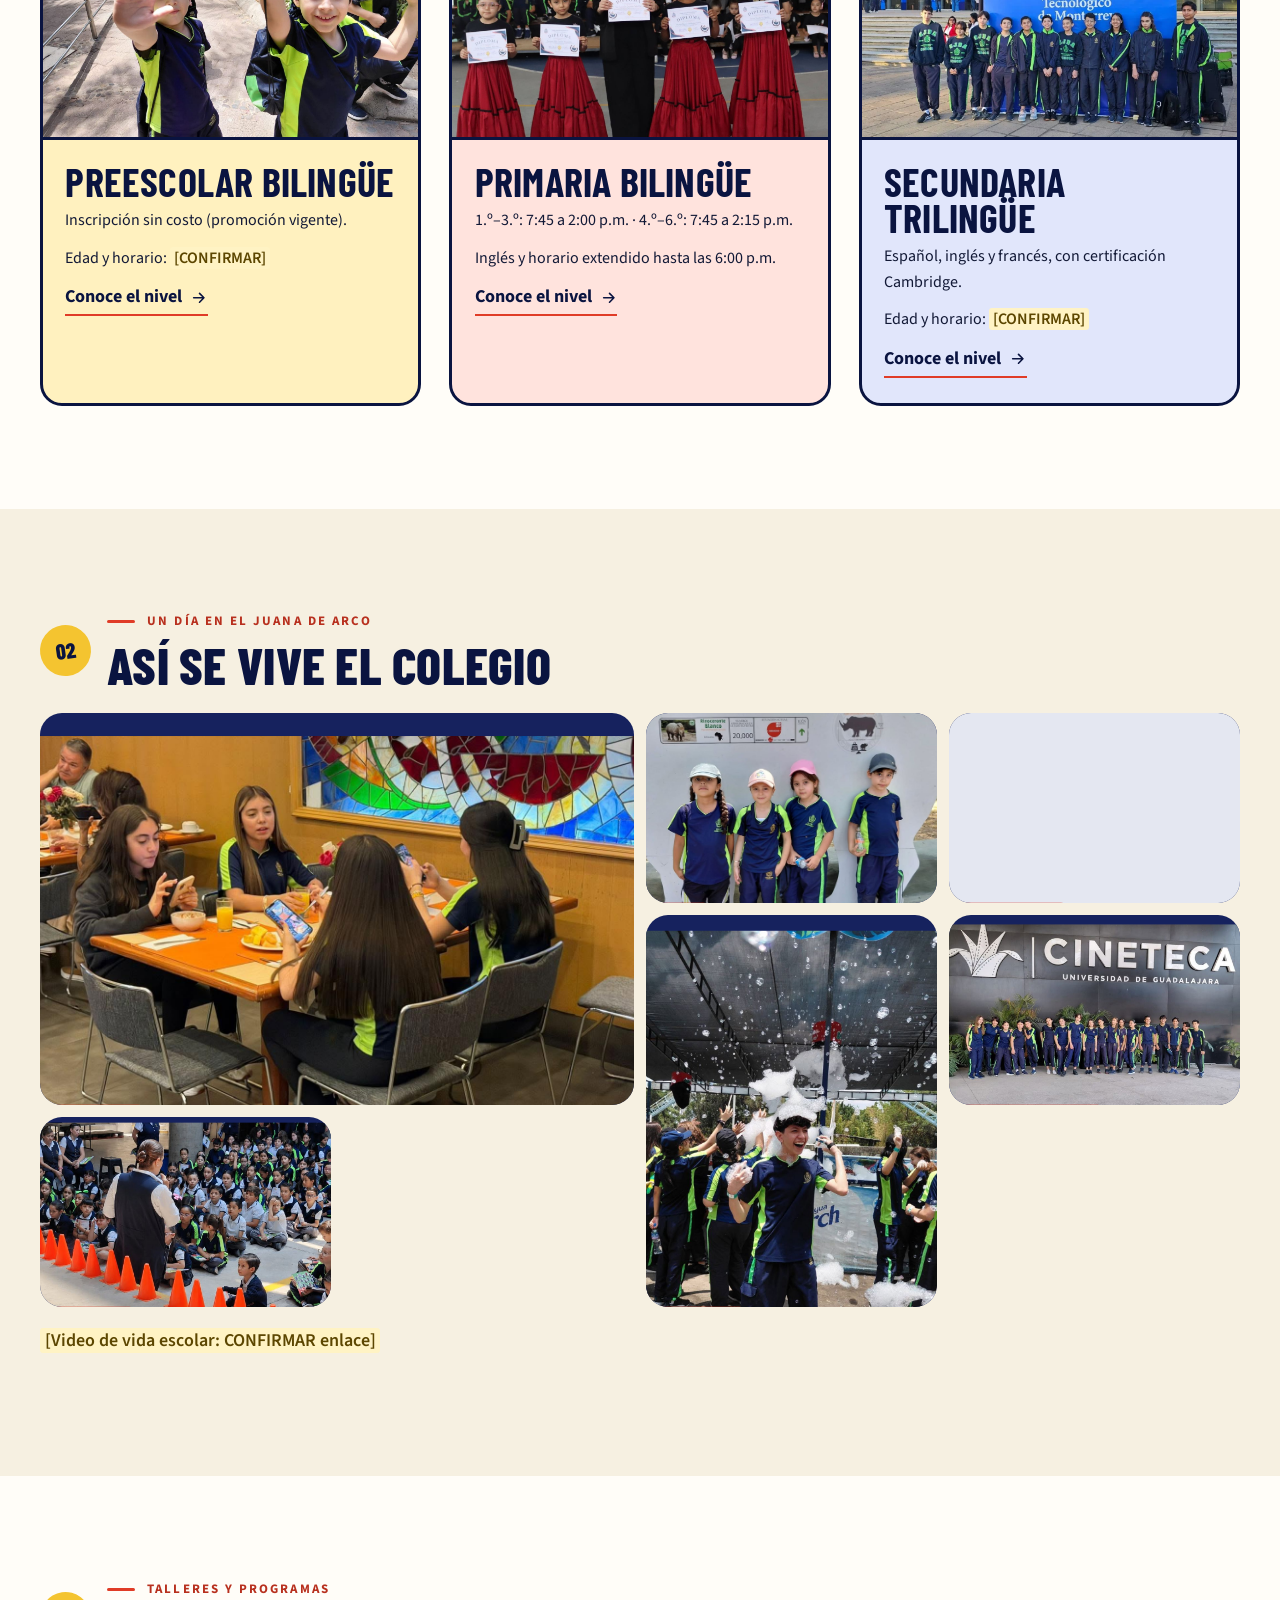
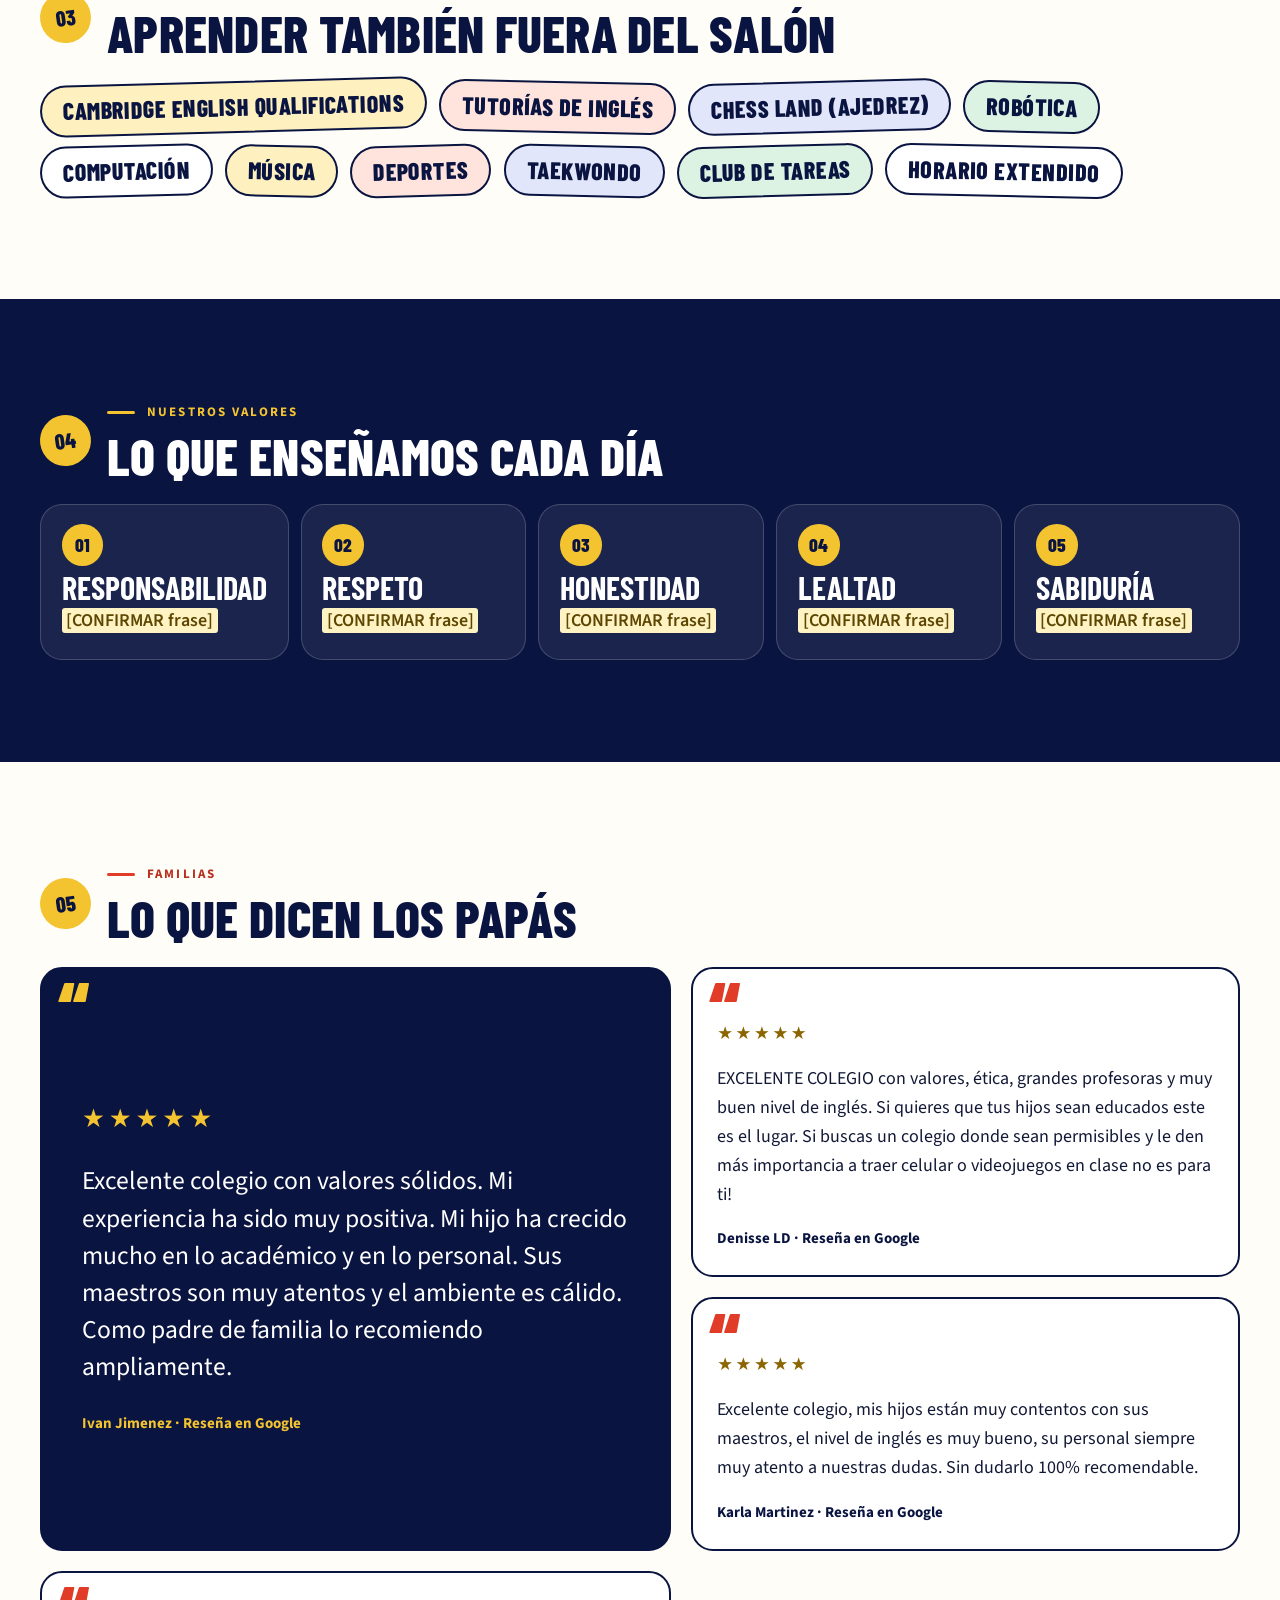
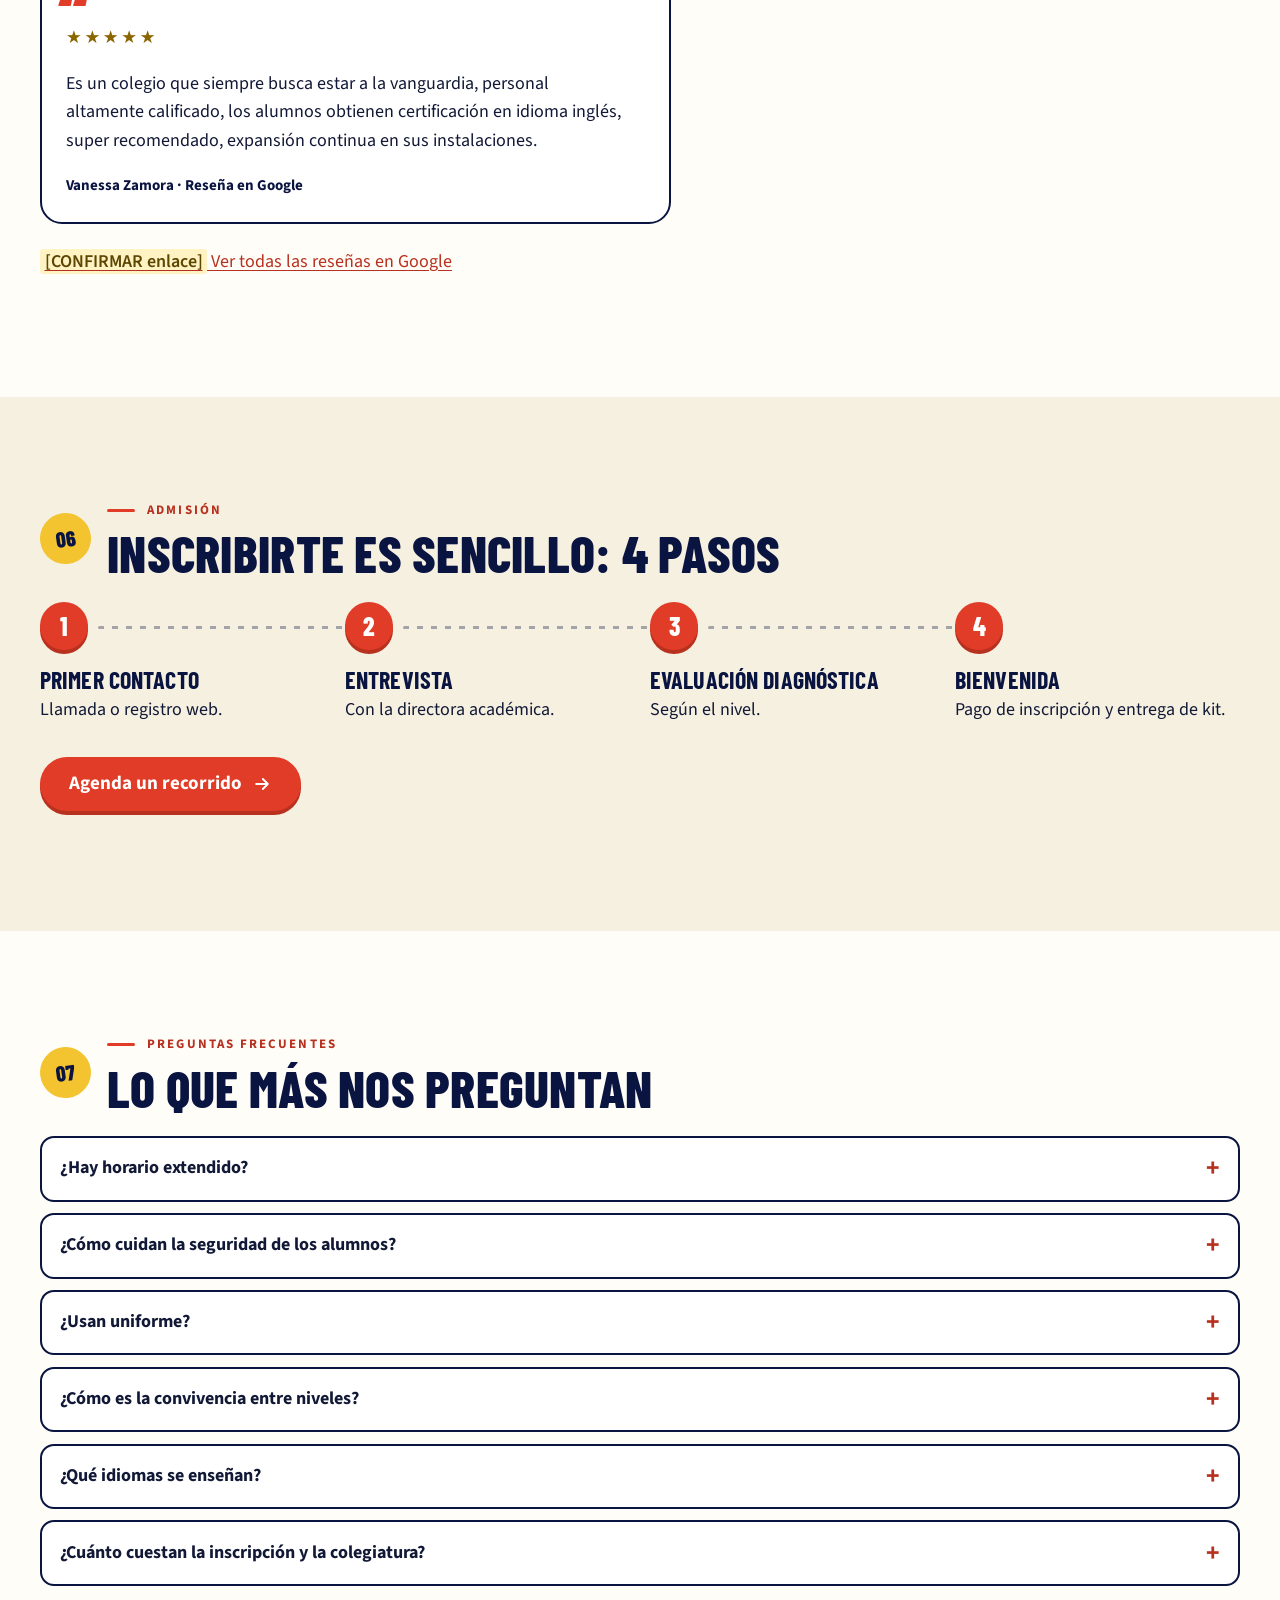
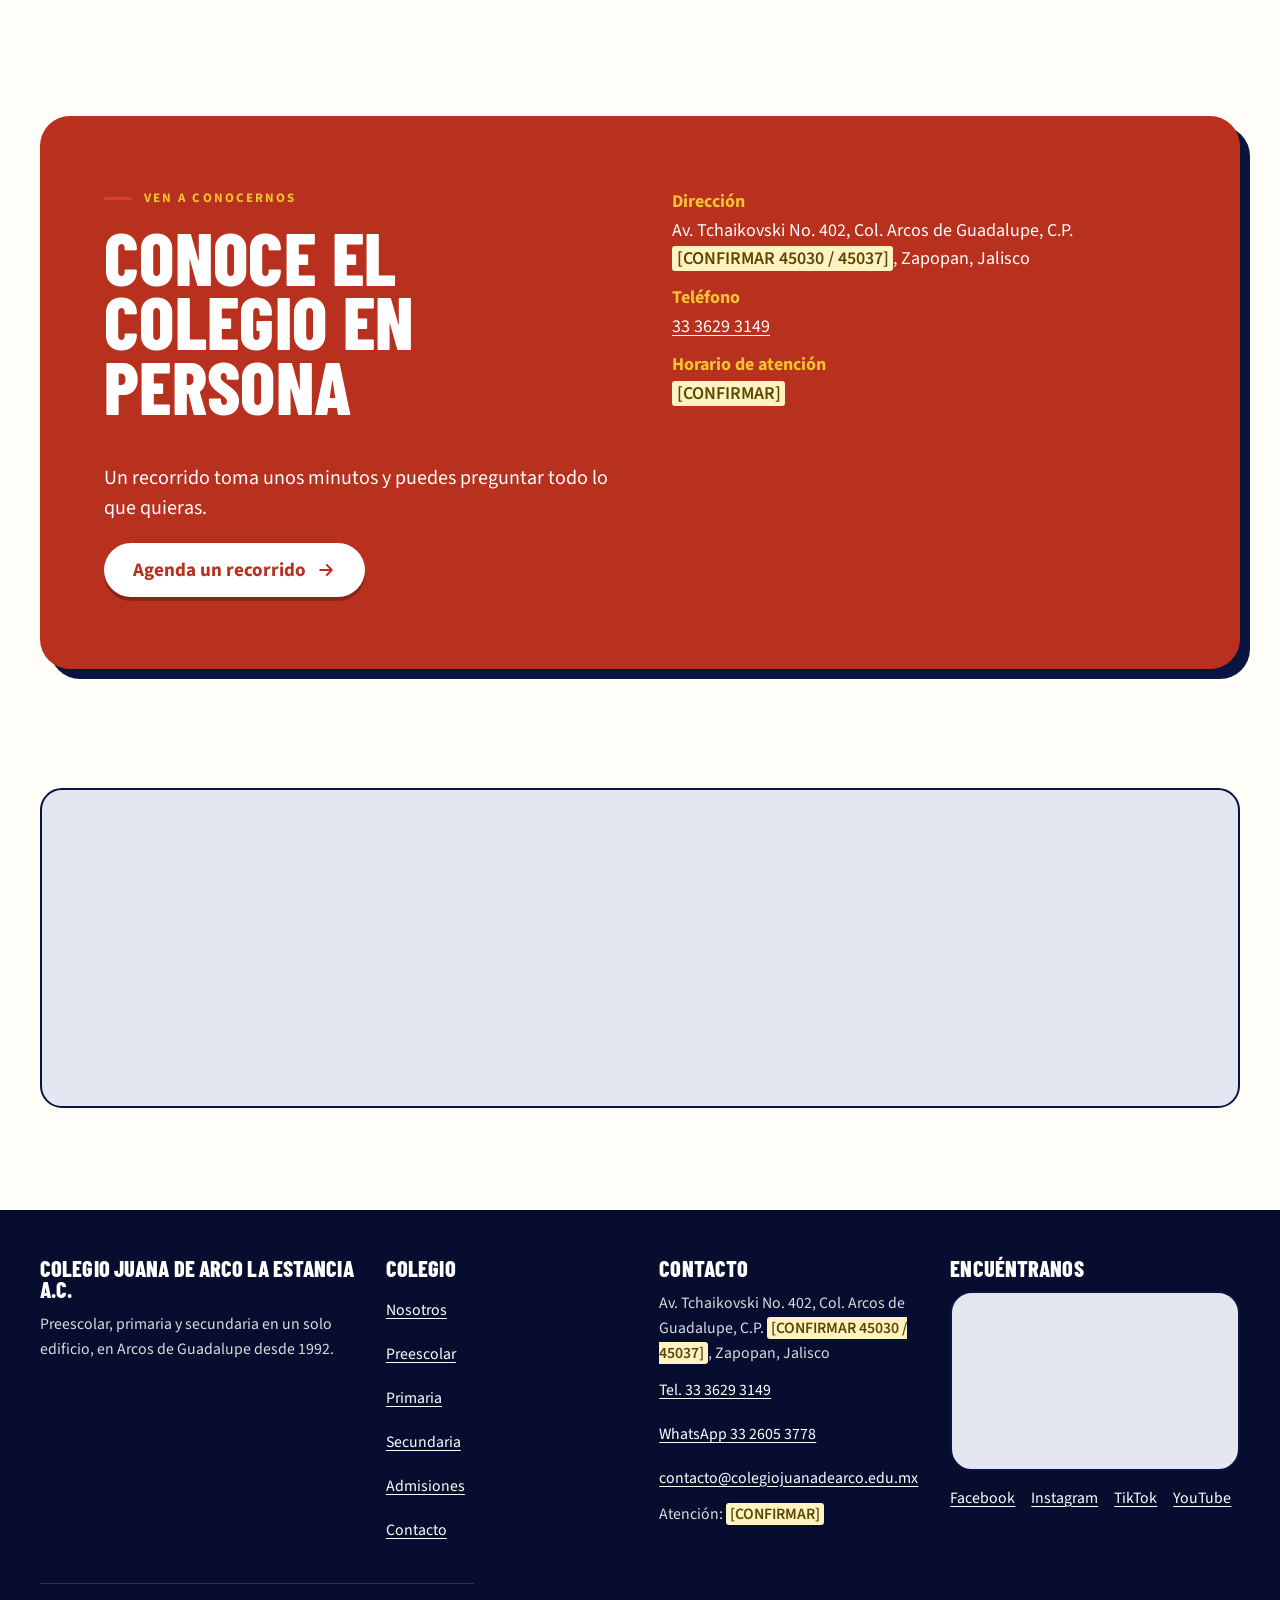
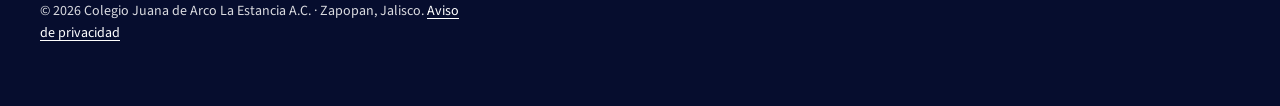
==== commit 5a279316: "Diseño más limpio y divertido: hero claro, formas redondeadas, chips de colores y doodles Co-Authore" ====
--- a/index.html
+++ b/index.html
@@ -17,6 +17,7 @@
 <link rel="stylesheet" href="/assets/css/base.css">
 <link rel="stylesheet" href="/assets/css/components.css">
 <link rel="stylesheet" href="/assets/css/editorial.css">
+<link rel="stylesheet" href="/assets/css/playful.css">
 <script type="application/ld+json">{"@context":"https://schema.org","@type":"School","name":"Colegio Juana de Arco La Estancia A.C.","url":"https://colegiojuanadearco.edu.mx/","telephone":"+523336293149","email":"contacto@colegiojuanadearco.edu.mx","address":{"@type":"PostalAddress","streetAddress":"Av. Tchaikovski No. 402","addressLocality":"Zapopan","addressRegion":"Jalisco","addressCountry":"MX"},"foundingDate":"1992"}</script>
 </head>
 <body>
@@ -40,6 +41,7 @@
 <figure class="foto c1 hero__video"><video id="hero-video" autoplay muted loop playsinline preload="metadata" poster="/assets/img/fotos/primaria.jpg" aria-label="Video de la vida escolar en el Colegio Juana de Arco"><source src="/assets/video/hero.mp4" type="video/mp4"></video><button class="video-toggle" type="button" aria-label="Pausar video" aria-pressed="false"><svg width="18" height="18" viewBox="0 0 24 24" fill="currentColor" aria-hidden="true"><path d="M7 5h3.5v14H7zM13.5 5H17v14h-3.5z"/></svg></button><figcaption>Vida escolar</figcaption></figure>
 <figure class="foto c2"><img src="/assets/img/fotos/preescolar-1.jpg" alt="Alumnos de preescolar saludan en una visita al zoológico" loading="lazy" decoding="async"  onerror="this.style.display='none'"><figcaption>Preescolar</figcaption></figure>
 <figure class="foto c3"><img src="/assets/img/fotos/secundaria.jpg" alt="Alumnos de secundaria en el Tecnológico de Monterrey" loading="lazy" decoding="async"  onerror="this.style.display='none'"></figure>
+<svg class="doodle doodle--star" viewBox="0 0 24 24" fill="currentColor" aria-hidden="true"><path d="M12 0l2.6 9.4L24 12l-9.4 2.6L12 24l-2.6-9.4L0 12l9.4-2.6z"/></svg><svg class="doodle doodle--squig" viewBox="0 0 120 20" fill="none" stroke="currentColor" stroke-width="5" stroke-linecap="round" aria-hidden="true"><path d="M4 12c10-14 20 14 30 0s20 14 30 0 20 14 30 0 14 6 22 0"/></svg><svg class="doodle doodle--dots" viewBox="0 0 70 70" fill="currentColor" aria-hidden="true"><circle cx="8" cy="8" r="4"/><circle cx="35" cy="8" r="4"/><circle cx="62" cy="8" r="4"/><circle cx="8" cy="35" r="4"/><circle cx="35" cy="35" r="4"/><circle cx="62" cy="35" r="4"/><circle cx="8" cy="62" r="4"/><circle cx="35" cy="62" r="4"/><circle cx="62" cy="62" r="4"/></svg>
 <div class="sticker" aria-hidden="true"><span>Desde</span><b>1992</b><span>en La Estancia</span></div>
 </div></div></section>
 
--- a/assets/css/playful.css
+++ b/assets/css/playful.css
@@ -0,0 +1,148 @@
+/* Capa "limpio y divertido": más aire, formas redondeadas, color en pequeñas dosis.
+   Se carga después de editorial.css. Para volver atrás, quitar el <link> de esta hoja. */
+:root { --r: 22px; --r-sm: 14px; --pop: 0 5px 0 rgba(10,20,64,.9); --tint-gold: #fff1bf; --tint-red: #ffe3dd; --tint-blue: #e1e6fb; --tint-green: #dcf3e4; }
+
+/* ---------- Botones tipo sticker ---------- */
+.btn { border-radius: 999px; min-height: 3.4rem; padding-inline: 1.7rem; transition: transform .15s var(--ease), box-shadow .15s var(--ease), background-color .2s; }
+.btn--primary { background: var(--red); box-shadow: 0 4px 0 var(--red-dark); }
+.btn--primary:hover { background: var(--red); transform: translateY(-2px); box-shadow: 0 6px 0 var(--red-dark); }
+.btn--primary:active { transform: translateY(3px); box-shadow: 0 1px 0 var(--red-dark); }
+.btn--ghost { color: var(--navy); border-color: var(--navy); }
+.btn--ghost:hover { background: var(--navy); color: #fff; }
+.btn--outline { border-radius: 999px; }
+.header-actions .btn { box-shadow: none; }
+.header-actions .btn:hover { box-shadow: none; transform: none; background: var(--red-dark); }
+.site-header { border-bottom: 0; }
+
+/* ---------- Hero claro ---------- */
+.hero { background: var(--paper); color: var(--ink); padding-block: 2.5rem 4.5rem; }
+.hero::before { content: ""; position: absolute; width: 38rem; height: 38rem; right: -14rem; top: -12rem; border-radius: 50%; background: var(--tint-gold); z-index: 0; }
+.hero::after { content: ""; position: absolute; width: 16rem; height: 16rem; left: -7rem; bottom: -6rem; border-radius: 50%; background: var(--tint-red); z-index: 0; }
+.hero .container { position: relative; z-index: 1; }
+.hero h1, .hero p { color: var(--navy); }
+.hero .eyebrow { color: var(--red-dark); }
+.hero .lead { color: var(--ink); }
+.hero__note { color: var(--ink-soft); }
+.hero h1 { font-size: clamp(3.2rem, 12vw, 7.2rem); line-height: .88; }
+.hero h1 em { color: var(--navy); z-index: 0; }
+.hero h1 em::before { content: ""; position: absolute; left: -.08em; right: -.08em; top: 12%; bottom: 4%; background: var(--gold); border-radius: 10px; transform: rotate(-1.6deg) scaleX(0); transform-origin: left; animation: draw .8s .35s var(--ease) forwards; z-index: -1; }
+.hero h1 em::after { display: none; }
+.hero .rule { display: none; }
+
+/* Collage redondeado con sombras planas de color */
+.collage .foto { border: 5px solid #fff; border-radius: var(--r); box-shadow: 8px 8px 0 var(--navy); }
+.collage .c2 { box-shadow: 8px 8px 0 var(--red); }
+.collage .c3 { box-shadow: 6px 6px 0 var(--gold); }
+.collage .foto figcaption { border-radius: 0 var(--r-sm) 0 0; padding: .4rem .8rem; }
+.sticker { background: var(--red); color: #fff; box-shadow: 0 5px 0 var(--red-dark); }
+.doodle { position: absolute; z-index: 3; pointer-events: none; }
+.doodle--star { width: 44px; left: 40%; top: -22px; color: var(--gold); transform: rotate(-12deg); animation: spin 14s linear infinite; }
+.doodle--squig { width: 120px; left: -10px; top: 46%; color: var(--red); transform: rotate(-8deg); }
+.doodle--dots { width: 70px; right: -6px; bottom: 36%; color: var(--navy); }
+@keyframes spin { to { transform: rotate(348deg); } }
+
+/* ---------- Marquesina ligera ---------- */
+.marquee { background: var(--gold); color: var(--navy); border: 0; }
+.marquee span { font-size: 1.6rem; padding: .7rem 0; }
+.marquee span::after { color: var(--red); }
+
+/* ---------- Cifras: tarjetas redondeadas ---------- */
+.stats { gap: 12px; padding: 2.5rem var(--gutter) 1rem; max-width: calc(var(--maxw) + 2 * var(--gutter)); margin-inline: auto; }
+.stats > div { border-radius: var(--r); min-height: 0; padding: 1.3rem 1.3rem 1.4rem; transition: transform .25s var(--ease); }
+.stats > div:hover { transform: translateY(-4px) rotate(-1deg); }
+.stats .s1 { background: var(--tint-gold); } .stats .s1 strong { color: var(--navy); }
+.stats .s2 { background: var(--tint-red); color: var(--navy); }
+.stats .s3 { background: var(--tint-blue); color: var(--navy); } .stats .s3 strong { color: var(--navy); }
+.stats .s4 { background: var(--tint-green); color: var(--navy); }
+.stats .s5 { background: var(--cream); }
+.stats strong { font-size: clamp(2.2rem, 6.5vw, 3.1rem); }
+
+/* ---------- Encabezados de sección: insignia en vez de número gigante ---------- */
+.kicker { align-items: center; gap: 1rem; }
+.kicker .num { -webkit-text-stroke: 0; color: var(--navy); background: var(--gold); width: 3.2rem; height: 3.2rem; border-radius: 50%; display: grid; place-items: center; font: 800 1.35rem/1 var(--font-display); flex: none; transform: rotate(-8deg); }
+.kicker:nth-of-type(even) .num { background: var(--tint-red); }
+.section--navy .kicker .num { background: var(--gold); color: var(--navy); -webkit-text-stroke: 0; }
+.eyebrow::before { height: 3px; border-radius: 3px; background: var(--red); }
+.section--navy .eyebrow::before { background: var(--gold); }
+.section { padding-block: clamp(3.5rem, 8vw, 7rem); }
+.section--cream { border: 0; background: var(--cream); }
+.section--navy, .hero { border-top: 0; }
+
+/* ---------- Niveles: tarjetas limpias con foto arriba ---------- */
+.cover { display: flex; flex-direction: column; min-height: 0; border-radius: var(--r); background: var(--tint-gold); color: var(--navy); overflow: hidden; border: 3px solid var(--navy); transition: transform .3s var(--ease), box-shadow .3s var(--ease); }
+.cover:nth-child(2) { background: var(--tint-red); margin-top: 0; }
+.cover:nth-child(3) { background: var(--tint-blue); }
+.cover:hover { color: var(--navy); transform: translateY(-6px) rotate(-.6deg); box-shadow: 8px 8px 0 var(--navy); }
+.cover:nth-child(2):hover { transform: translateY(-6px) rotate(.6deg); }
+.cover img { position: static; z-index: auto; height: 260px; border-bottom: 3px solid var(--navy); }
+.cover::before { display: none; }
+.cover__tab { top: 1rem; left: 1rem; border-radius: 999px; padding: .5rem .9rem; border: 2px solid var(--navy); background: #fff !important; color: var(--navy) !important; }
+.cover__body { position: static; padding: 1.4rem 1.4rem 1.6rem; }
+.cover h3 { color: var(--navy); font-size: clamp(2rem, 5vw, 2.5rem); }
+.cover p { color: var(--ink); }
+.cover__go { border-color: var(--red); }
+.covers { align-items: stretch; }
+
+/* ---------- Mosaico redondeado ---------- */
+.mosaic { gap: 12px; }
+.mosaic .foto { border-radius: var(--r); transition: transform .3s var(--ease); }
+.mosaic .foto:nth-child(odd):hover { transform: rotate(-1.2deg) scale(1.02); }
+.mosaic .foto:nth-child(even):hover { transform: rotate(1.2deg) scale(1.02); }
+.mosaic .foto figcaption { border-radius: 0 var(--r-sm) 0 0; }
+
+/* ---------- Talleres: chips de colores ---------- */
+.workshops { columns: auto; display: flex; flex-wrap: wrap; gap: .75rem; counter-reset: none; }
+.workshops li { counter-increment: none; display: inline-flex; padding: .75rem 1.3rem; border: 2px solid var(--navy); border-radius: 999px; font: 800 clamp(1.15rem, 3.4vw, 1.5rem)/1 var(--font-display); letter-spacing: .02em; background: var(--tint-gold); transition: transform .25s var(--ease), box-shadow .25s var(--ease); }
+.workshops li:last-child { border-bottom: 2px solid var(--navy); }
+.workshops li::before { display: none; }
+.workshops li:nth-child(5n+2) { background: var(--tint-red); }
+.workshops li:nth-child(5n+3) { background: var(--tint-blue); }
+.workshops li:nth-child(5n+4) { background: var(--tint-green); }
+.workshops li:nth-child(5n) { background: #fff; }
+.workshops li:nth-child(odd) { transform: rotate(-1.5deg); }
+.workshops li:nth-child(even) { transform: rotate(1.2deg); }
+.workshops li:hover { padding-left: 1.3rem; color: var(--navy); transform: translateY(-4px) rotate(0); box-shadow: 0 5px 0 var(--navy); }
+
+/* ---------- Valores: tarjetas ---------- */
+.values { gap: 12px; }
+.values li { background: rgba(255,255,255,.07); border: 1px solid rgba(255,255,255,.18); border-radius: var(--r); padding: 1.2rem 1.3rem 1.4rem; transition: transform .25s var(--ease), background .25s; }
+.values li:hover { transform: translateY(-4px); background: rgba(255,255,255,.12); }
+.values .n { -webkit-text-stroke: 0; color: var(--navy); background: var(--gold); width: 2.6rem; height: 2.6rem; min-width: 0; border-radius: 50%; display: grid; place-items: center; font-size: 1.2rem; line-height: 1; }
+.values b { color: #fff; font-size: clamp(1.7rem, 4vw, 2rem); }
+
+/* ---------- Reseñas ---------- */
+.quote { border: 2px solid var(--navy); border-top: 2px solid var(--navy); border-radius: var(--r); background: #fff; transition: transform .25s var(--ease); }
+.quote:hover { transform: translateY(-3px); }
+.quote::before { color: var(--red); }
+.quote--big { background: var(--navy); }
+.quote--big::before { color: var(--gold); }
+
+/* ---------- Pasos, FAQ, formularios ---------- */
+.steps li::before { box-shadow: 0 4px 0 var(--red-dark); }
+.steps li:not(:last-child)::after { background: repeating-linear-gradient(90deg, var(--navy) 0 6px, transparent 6px 14px); opacity: .35; height: 3px; border-radius: 3px; }
+.faq details { border: 2px solid var(--navy); border-radius: var(--r-sm); padding: .15rem 1.1rem; margin-bottom: .7rem; background: #fff; }
+.faq details:last-child { border-bottom: 2px solid var(--navy); }
+.faq details[open] { background: var(--tint-gold); }
+.form { border: 2px solid var(--navy); border-radius: var(--r); box-shadow: 8px 8px 0 var(--navy); }
+.field input, .field select, .field textarea { border-radius: var(--r-sm); border-color: var(--navy); }
+.chip, .card { border-radius: var(--r); }
+.card { border: 2px solid var(--navy); }
+.map { border-radius: var(--r); border: 2px solid var(--navy); }
+
+/* ---------- Banda final en panel redondeado ---------- */
+.band { background: transparent; border: 0; padding-block: 1rem; }
+.band > .container { background: var(--red-dark); border-radius: calc(var(--r) + 8px); padding: clamp(2rem, 6vw, 4.5rem) clamp(1.5rem, 5vw, 4rem); box-shadow: 10px 10px 0 var(--navy); }
+.band h2 { font-size: clamp(2.4rem, 7vw, 4.6rem); }
+.band .btn--primary { background: #fff; color: var(--red-dark); box-shadow: 0 4px 0 rgba(0,0,0,.25); }
+.band .btn--primary:hover { background: var(--gold); color: var(--navy); }
+
+/* ---------- Fotos en páginas de nivel ---------- */
+.hero__grid > .foto { border: 5px solid #fff; border-radius: var(--r); box-shadow: 8px 8px 0 var(--navy); }
+
+@media (min-width: 900px) {
+  .hero { padding-block: 4.5rem 7rem; }
+  .stats { grid-template-columns: repeat(5, 1fr); }
+  .covers { gap: 1.75rem; }
+  .doodle--star { left: 44%; }
+}
+@media (prefers-reduced-motion: reduce) { .doodle--star { animation: none; } .workshops li { transform: none !important; } .hero h1 em::before { transform: rotate(-1.6deg); animation: none; } }
